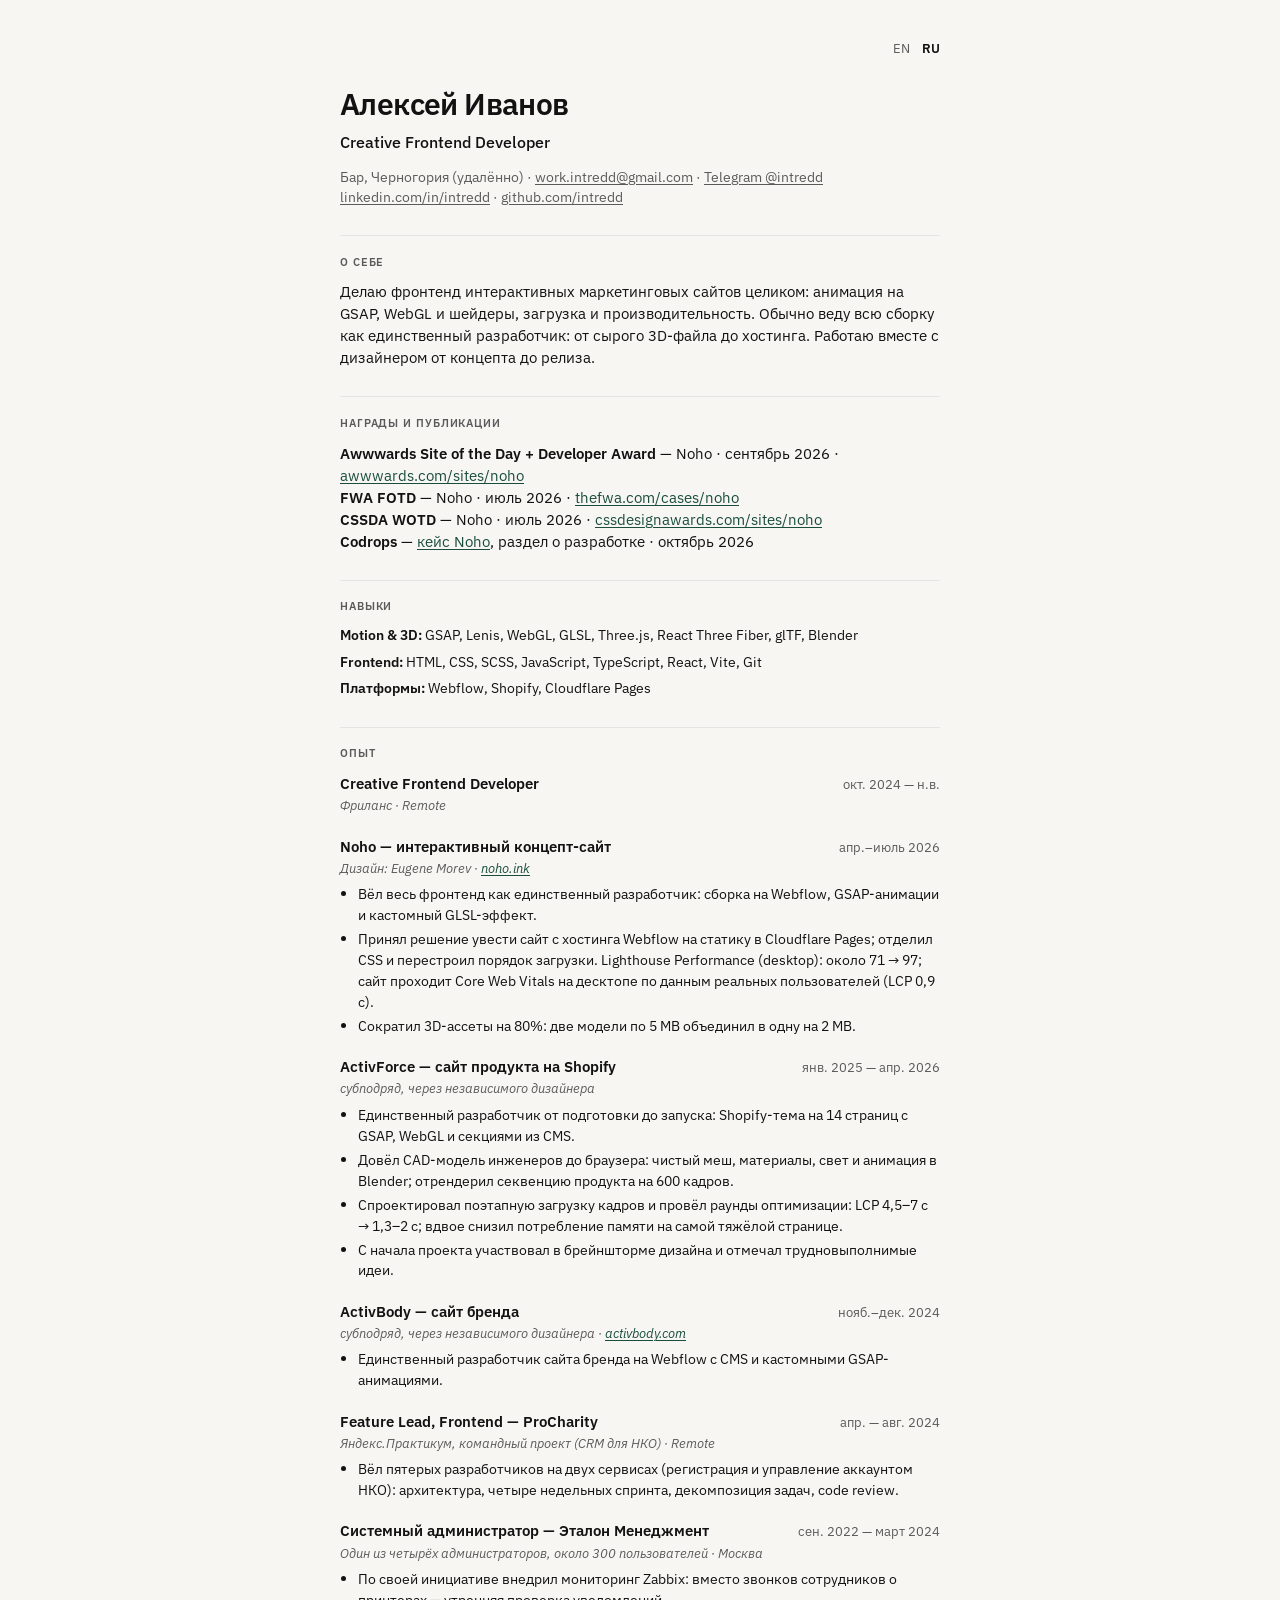
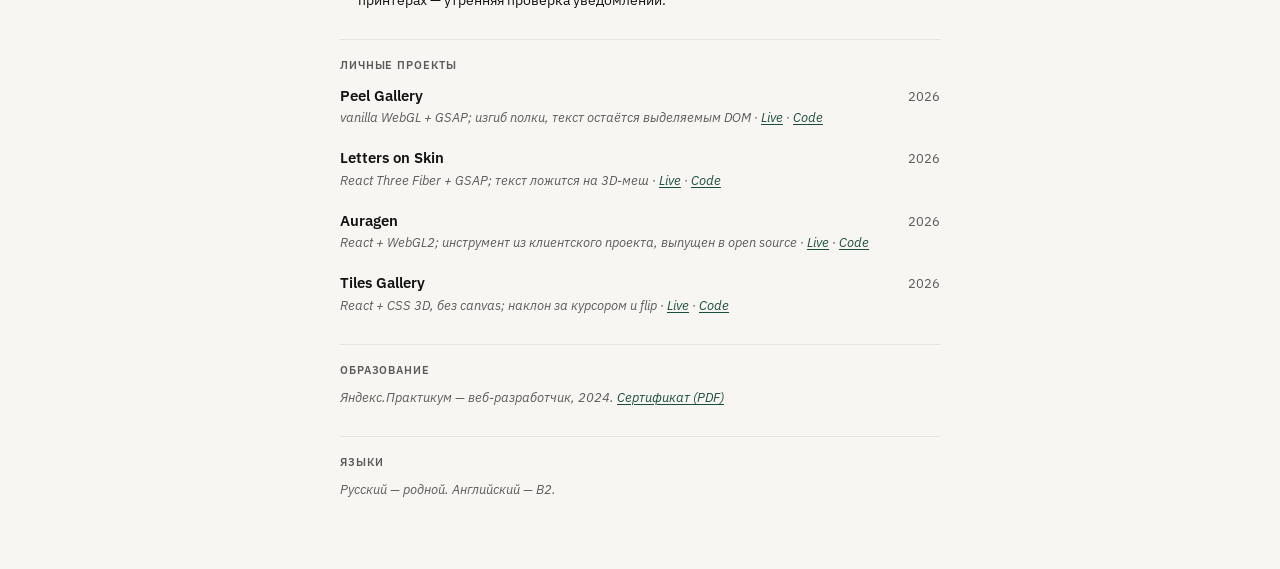
==== ru/index.html @ 8fcfc2b6 "Add Codrops case study to CV" ====
<!DOCTYPE html>
<html lang="ru">
  <head>
    <meta charset="utf-8" />
    <meta name="viewport" content="width=device-width, initial-scale=1" />
    <title>Алексей Иванов — Creative Frontend Developer</title>
    <meta
      name="description"
      content="Creative frontend developer: анимации на GSAP, WebGL, Webflow и кастомная сборка. Awwwards SOTD + Developer Award, FWA FOTD, CSSDA WOTD (Noho)."
    />
    <link rel="preconnect" href="https://fonts.googleapis.com" />
    <link rel="preconnect" href="https://fonts.gstatic.com" crossorigin />
    <link
      href="https://fonts.googleapis.com/css2?family=IBM+Plex+Sans:ital,wght@0,400;0,500;0,600;1,400&display=swap"
      rel="stylesheet"
    />
    <link rel="stylesheet" href="../styles.css" />
  </head>
  <body>
    <div class="page">
      <nav class="lang" aria-label="Язык">
        <a href="../">EN</a>
        <a href="./" aria-current="page">RU</a>
      </nav>

      <header>
        <h1>Алексей Иванов</h1>
        <p class="role">Creative Frontend Developer</p>
        <p class="meta">
          Бар, Черногория (удалённо) ·
          <a href="mailto:work.intredd@gmail.com">work.intredd@gmail.com</a>
          ·
          <a href="https://t.me/intredd" target="_blank" rel="noopener noreferrer">Telegram @intredd</a><br />
          <a href="https://linkedin.com/in/intredd" target="_blank" rel="noopener noreferrer">linkedin.com/in/intredd</a>
          ·
          <a href="https://github.com/intredd" target="_blank" rel="noopener noreferrer">github.com/intredd</a>
        </p>
      </header>

      <section>
        <h2>О себе</h2>
        <p class="summary">Делаю фронтенд интерактивных маркетинговых сайтов целиком: анимация на GSAP, WebGL и шейдеры, загрузка и производительность. Обычно веду всю сборку как единственный разработчик: от сырого 3D-файла до хостинга. Работаю вместе с дизайнером от концепта до релиза.</p>
      </section>

      <section>
        <h2>Награды и публикации</h2>
        <p class="award"><strong>Awwwards Site of the Day + Developer Award</strong> — Noho · сентябрь 2026 · <a href="https://www.awwwards.com/sites/noho" target="_blank" rel="noopener noreferrer">awwwards.com/sites/noho</a></p>
        <p class="award"><strong>FWA FOTD</strong> — Noho · июль 2026 · <a href="https://thefwa.com/cases/noho" target="_blank" rel="noopener noreferrer">thefwa.com/cases/noho</a></p>
        <p class="award"><strong>CSSDA WOTD</strong> — Noho · июль 2026 · <a href="https://www.cssdesignawards.com/sites/noho/49762/" target="_blank" rel="noopener noreferrer">cssdesignawards.com/sites/noho</a></p>
        <p class="award"><strong>Codrops</strong> — <a href="https://tympanus.net/codrops/2026/10/15/noho-redesign/" target="_blank" rel="noopener noreferrer">кейс Noho</a>, раздел о разработке · октябрь 2026</p>
      </section>

      <section>
        <h2>Навыки</h2>
        <ul class="skills">
          <li><span>Motion &amp; 3D:</span> GSAP, Lenis, WebGL, GLSL, Three.js, React Three Fiber, glTF, Blender</li>
          <li><span>Frontend:</span> HTML, CSS, SCSS, JavaScript, TypeScript, React, Vite, Git</li>
          <li><span>Платформы:</span> Webflow, Shopify, Cloudflare Pages</li>
        </ul>
      </section>

      <section>
        <h2>Опыт</h2>
        <article class="job">
          <div class="job-head">
            <h3>Creative Frontend Developer</h3>
            <span class="when">окт. 2024 — н.в.</span>
          </div>
          <p class="sub">Фриланс · Remote</p>
        </article>
        <article class="project">
          <div class="project-head">
            <h3>Noho — интерактивный концепт-сайт</h3>
            <span class="when">апр.–июль 2026</span>
          </div>
          <p class="sub">Дизайн: Eugene Morev · <a href="https://noho.ink" target="_blank" rel="noopener noreferrer">noho.ink</a></p>
          <ul class="bullets">
            <li>Вёл весь фронтенд как единственный разработчик: сборка на Webflow, GSAP-анимации и кастомный GLSL-эффект.</li>
            <li>Принял решение увести сайт с хостинга Webflow на статику в Cloudflare Pages; отделил CSS и перестроил порядок загрузки. Lighthouse Performance (desktop): около 71 → 97; сайт проходит Core Web Vitals на десктопе по данным реальных пользователей (LCP 0,9 с).</li>
            <li>Сократил 3D-ассеты на 80%: две модели по 5 MB объединил в одну на 2 MB.</li>
          </ul>
        </article>
        <article class="project">
          <div class="project-head">
            <h3>ActivForce — сайт продукта на Shopify</h3>
            <span class="when">янв. 2025 — апр. 2026</span>
          </div>
          <p class="sub">субподряд, через независимого дизайнера</p>
          <ul class="bullets">
            <li>Единственный разработчик от подготовки до запуска: Shopify-тема на 14 страниц с GSAP, WebGL и секциями из CMS.</li>
            <li>Довёл CAD-модель инженеров до браузера: чистый меш, материалы, свет и анимация в Blender; отрендерил секвенцию продукта на 600 кадров.</li>
            <li>Спроектировал поэтапную загрузку кадров и провёл раунды оптимизации: LCP 4,5–7 с → 1,3–2 с; вдвое снизил потребление памяти на самой тяжёлой странице.</li>
            <li>С начала проекта участвовал в брейншторме дизайна и отмечал трудновыполнимые идеи.</li>
          </ul>
        </article>
        <article class="project">
          <div class="project-head">
            <h3>ActivBody — сайт бренда</h3>
            <span class="when">нояб.–дек. 2024</span>
          </div>
          <p class="sub">субподряд, через независимого дизайнера · <a href="https://activbody.com" target="_blank" rel="noopener noreferrer">activbody.com</a></p>
          <ul class="bullets">
            <li>Единственный разработчик сайта бренда на Webflow с CMS и кастомными GSAP-анимациями.</li>
          </ul>
        </article>
        <article class="job">
          <div class="job-head">
            <h3>Feature Lead, Frontend — ProCharity</h3>
            <span class="when">апр. — авг. 2024</span>
          </div>
          <p class="sub">Яндекс.Практикум, командный проект (CRM для НКО) · Remote</p>
          <ul class="bullets">
            <li>Вёл пятерых разработчиков на двух сервисах (регистрация и управление аккаунтом НКО): архитектура, четыре недельных спринта, декомпозиция задач, code review.</li>
          </ul>
        </article>
        <article class="job">
          <div class="job-head">
            <h3>Системный администратор — Эталон Менеджмент</h3>
            <span class="when">сен. 2022 — март 2024</span>
          </div>
          <p class="sub">Один из четырёх администраторов, около 300 пользователей · Москва</p>
          <ul class="bullets">
            <li>По своей инициативе внедрил мониторинг Zabbix: вместо звонков сотрудников о принтерах — утренняя проверка уведомлений.</li>
          </ul>
        </article>
      </section>

      <section>
        <h2>Личные проекты</h2>
        <article class="project">
          <div class="project-head">
            <h3>Peel Gallery</h3>
            <span class="when">2026</span>
          </div>
          <p class="sub">vanilla WebGL + GSAP; изгиб полки, текст остаётся выделяемым DOM · <a href="https://intredd.github.io/peel-gallery/" target="_blank" rel="noopener noreferrer">Live</a> · <a href="https://github.com/intredd/peel-gallery" target="_blank" rel="noopener noreferrer">Code</a></p>
        </article>
        <article class="project">
          <div class="project-head">
            <h3>Letters on Skin</h3>
            <span class="when">2026</span>
          </div>
          <p class="sub">React Three Fiber + GSAP; текст ложится на 3D-меш · <a href="https://intredd.github.io/letters-on-skin/" target="_blank" rel="noopener noreferrer">Live</a> · <a href="https://github.com/intredd/letters-on-skin" target="_blank" rel="noopener noreferrer">Code</a></p>
        </article>
        <article class="project">
          <div class="project-head">
            <h3>Auragen</h3>
            <span class="when">2026</span>
          </div>
          <p class="sub">React + WebGL2; инструмент из клиентского проекта, выпущен в open source · <a href="https://intredd.github.io/auragen/" target="_blank" rel="noopener noreferrer">Live</a> · <a href="https://github.com/intredd/auragen" target="_blank" rel="noopener noreferrer">Code</a></p>
        </article>
        <article class="project">
          <div class="project-head">
            <h3>Tiles Gallery</h3>
            <span class="when">2026</span>
          </div>
          <p class="sub">React + CSS 3D, без canvas; наклон за курсором и flip · <a href="https://intredd.github.io/tiles-gallery/" target="_blank" rel="noopener noreferrer">Live</a> · <a href="https://github.com/intredd/tiles-gallery" target="_blank" rel="noopener noreferrer">Code</a></p>
        </article>
      </section>

      <section>
        <h2>Образование</h2>
        <p class="sub">Яндекс.Практикум — веб-разработчик, 2024. <a href="../certificates/yandex-practicum-frontend-2024-ru.pdf" target="_blank" rel="noopener noreferrer">Сертификат (PDF)</a></p>
      </section>

      <section>
        <h2>Языки</h2>
        <p class="sub"><span>Русский</span> — родной. <span>Английский</span> — B2.</p>
      </section>
    </div>
  </body>
</html>
---- styles.css ----
/* Shared CV styles — public GitHub Pages */
:root {
  --ink: #121212;
  --muted: #5a5a5a;
  --line: #e4e4e4;
  --accent: #1a4d3e;
  --max: 40rem;
}

* {
  box-sizing: border-box;
}

html {
  font-size: 16px;
  -webkit-text-size-adjust: 100%;
}

body {
  margin: 0;
  color: var(--ink);
  background: #f7f6f3;
  font-family: "IBM Plex Sans", "Segoe UI", system-ui, sans-serif;
  line-height: 1.45;
}

a {
  color: var(--accent);
  text-decoration-thickness: 1px;
  text-underline-offset: 0.15em;
}

a:hover {
  color: var(--ink);
}

.page {
  max-width: var(--max);
  margin: 0 auto;
  padding: 2.5rem 1.25rem 4rem;
}

.lang {
  display: flex;
  gap: 0.75rem;
  justify-content: flex-end;
  margin-bottom: 1.5rem;
  font-size: 0.8125rem;
}

.lang a {
  color: var(--muted);
  text-decoration: none;
}

.lang a[aria-current="page"] {
  color: var(--ink);
  font-weight: 600;
}

.lang a:not([aria-current="page"]):hover {
  color: var(--accent);
}

header h1 {
  margin: 0;
  font-size: 1.85rem;
  font-weight: 600;
  letter-spacing: -0.02em;
}

.role {
  margin: 0.35rem 0 0;
  font-size: 1rem;
  font-weight: 500;
  color: var(--ink);
}

.meta {
  margin: 0.75rem 0 0;
  font-size: 0.875rem;
  color: var(--muted);
}

.meta a {
  color: var(--muted);
}

.meta a:hover {
  color: var(--accent);
}

section {
  margin-top: 1.75rem;
  padding-top: 1.1rem;
  border-top: 1px solid var(--line);
}

section h2 {
  margin: 0 0 0.65rem;
  font-size: 0.7rem;
  font-weight: 600;
  letter-spacing: 0.08em;
  text-transform: uppercase;
  color: var(--muted);
}

.summary {
  margin: 0;
  font-size: 0.95rem;
}

.award {
  margin: 0;
  font-size: 0.95rem;
}

.award strong {
  font-weight: 600;
}

.skills {
  margin: 0;
  padding: 0;
  list-style: none;
  font-size: 0.9rem;
}

.skills li + li {
  margin-top: 0.35rem;
}

.skills span {
  font-weight: 600;
}

.job,
.project {
  margin: 0 0 1.15rem;
}

.job:last-child,
.project:last-child {
  margin-bottom: 0;
}

.job-head,
.project-head {
  display: flex;
  flex-wrap: wrap;
  justify-content: space-between;
  gap: 0.25rem 1rem;
  align-items: baseline;
}

.job-head h3,
.project-head h3 {
  margin: 0;
  font-size: 0.95rem;
  font-weight: 600;
}

.when {
  font-size: 0.8125rem;
  color: var(--muted);
  white-space: nowrap;
}

.sub {
  margin: 0.15rem 0 0.35rem;
  font-size: 0.8125rem;
  color: var(--muted);
  font-style: italic;
}

ul.bullets {
  margin: 0.35rem 0 0;
  padding-left: 1.1rem;
  font-size: 0.9rem;
}

ul.bullets li + li {
  margin-top: 0.2rem;
}

.note {
  margin-top: 2rem;
  font-size: 0.75rem;
  color: var(--muted);
}

@media print {
  body {
    background: #fff;
  }

  .page {
    padding: 0;
    max-width: none;
  }

  .lang {
    display: none;
  }

  a {
    color: inherit;
    text-decoration: none;
  }

  section {
    break-inside: avoid;
  }
}
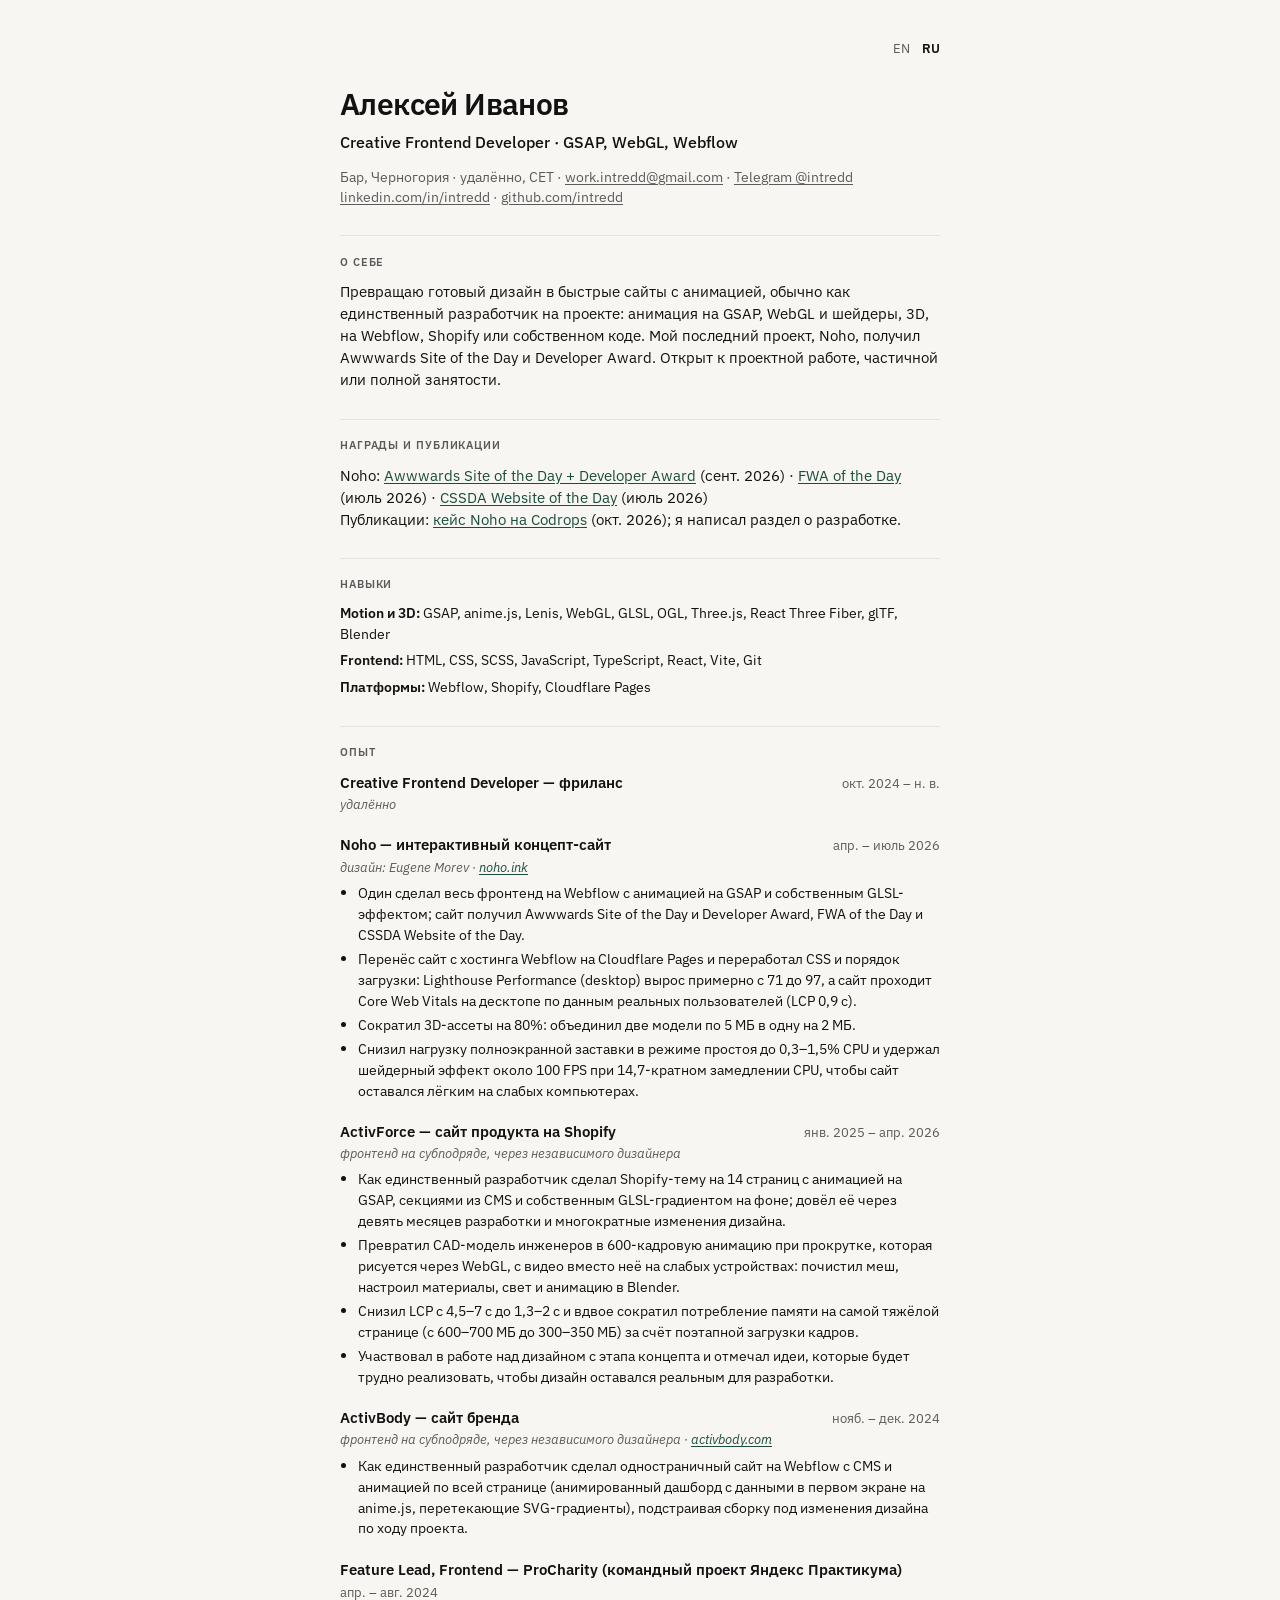
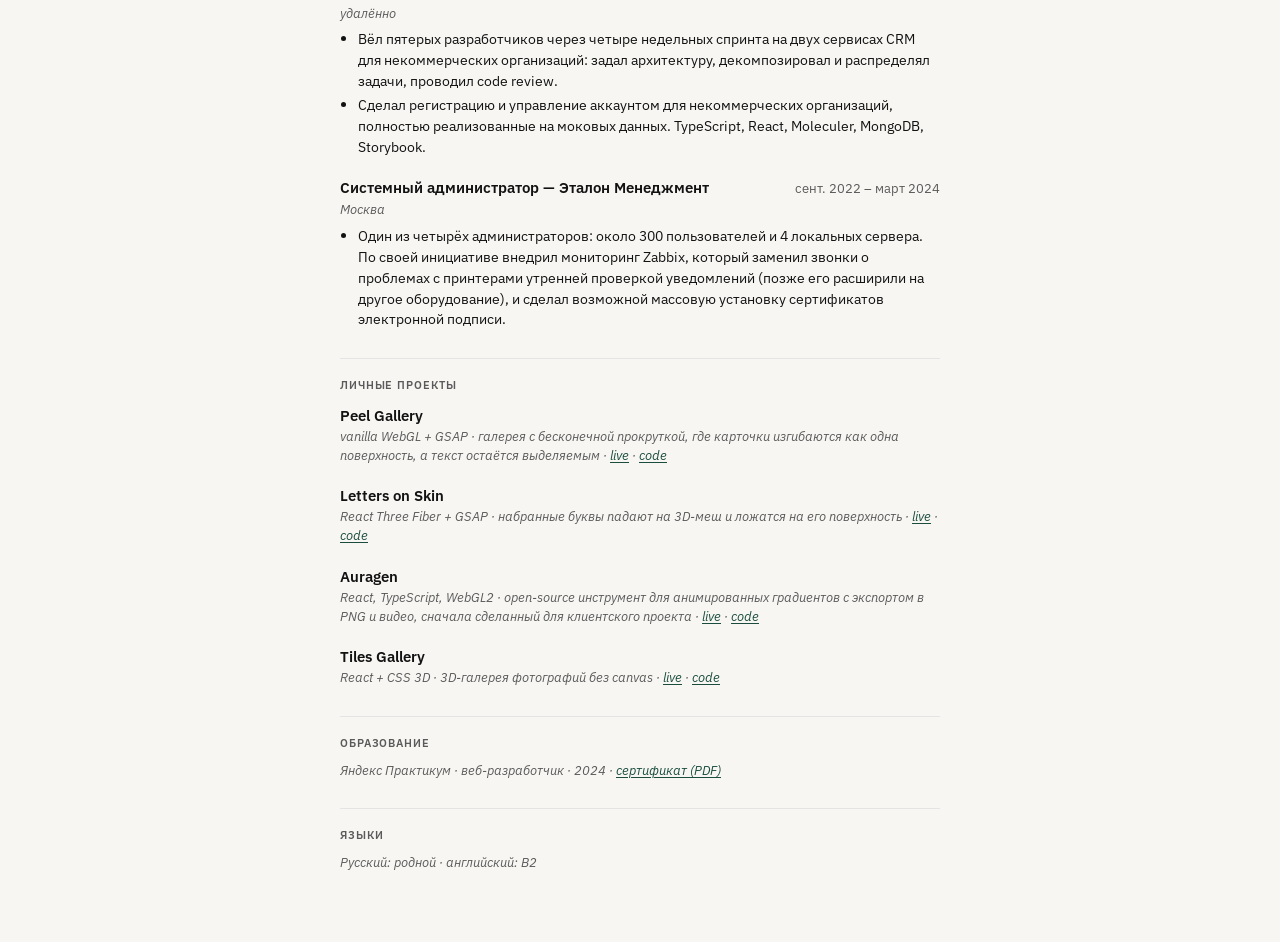
==== commit 2652264e: "Rebuild CV from the master: new results, anime.js/OGL, one-page print layout" ====
--- a/ru/index.html
+++ b/ru/index.html
@@ -6,7 +6,7 @@
     <title>Алексей Иванов — Creative Frontend Developer</title>
     <meta
       name="description"
-      content="Creative frontend developer: анимации на GSAP, WebGL, Webflow и кастомная сборка. Awwwards SOTD + Developer Award, FWA FOTD, CSSDA WOTD (Noho)."
+      content="Creative frontend developer: анимация на GSAP, WebGL и шейдеры, Webflow, Shopify и собственный код. Awwwards SOTD + Developer Award, FWA FOTD, CSSDA WOTD (Noho)."
     />
     <link rel="preconnect" href="https://fonts.googleapis.com" />
     <link rel="preconnect" href="https://fonts.gstatic.com" crossorigin />
@@ -25,35 +25,28 @@
 
       <header>
         <h1>Алексей Иванов</h1>
-        <p class="role">Creative Frontend Developer</p>
+        <p class="role">Creative Frontend Developer · GSAP, WebGL, Webflow</p>
         <p class="meta">
-          Бар, Черногория (удалённо) ·
-          <a href="mailto:work.intredd@gmail.com">work.intredd@gmail.com</a>
-          ·
-          <a href="https://t.me/intredd" target="_blank" rel="noopener noreferrer">Telegram @intredd</a><br />
-          <a href="https://linkedin.com/in/intredd" target="_blank" rel="noopener noreferrer">linkedin.com/in/intredd</a>
-          ·
-          <a href="https://github.com/intredd" target="_blank" rel="noopener noreferrer">github.com/intredd</a>
+          Бар, Черногория · удалённо, CET · <a href="mailto:work.intredd@gmail.com">work.intredd@gmail.com</a> · <a href="https://t.me/intredd" target="_blank" rel="noopener noreferrer">Telegram @intredd</a><br />
+          <a href="https://linkedin.com/in/intredd" target="_blank" rel="noopener noreferrer">linkedin.com/in/intredd</a> · <a href="https://github.com/intredd" target="_blank" rel="noopener noreferrer">github.com/intredd</a>
         </p>
       </header>
 
       <section>
         <h2>О себе</h2>
-        <p class="summary">Делаю фронтенд интерактивных маркетинговых сайтов целиком: анимация на GSAP, WebGL и шейдеры, загрузка и производительность. Обычно веду всю сборку как единственный разработчик: от сырого 3D-файла до хостинга. Работаю вместе с дизайнером от концепта до релиза.</p>
+        <p class="summary">Превращаю готовый дизайн в быстрые сайты с анимацией, обычно как единственный разработчик на проекте: анимация на GSAP, WebGL и шейдеры, 3D, на Webflow, Shopify или собственном коде. Мой последний проект, Noho, получил Awwwards Site of the Day и Developer Award. Открыт к проектной работе, частичной или полной занятости.</p>
       </section>
 
       <section>
         <h2>Награды и публикации</h2>
-        <p class="award"><strong>Awwwards Site of the Day + Developer Award</strong> — Noho · сентябрь 2026 · <a href="https://www.awwwards.com/sites/noho" target="_blank" rel="noopener noreferrer">awwwards.com/sites/noho</a></p>
-        <p class="award"><strong>FWA FOTD</strong> — Noho · июль 2026 · <a href="https://thefwa.com/cases/noho" target="_blank" rel="noopener noreferrer">thefwa.com/cases/noho</a></p>
-        <p class="award"><strong>CSSDA WOTD</strong> — Noho · июль 2026 · <a href="https://www.cssdesignawards.com/sites/noho/49762/" target="_blank" rel="noopener noreferrer">cssdesignawards.com/sites/noho</a></p>
-        <p class="award"><strong>Codrops</strong> — <a href="https://tympanus.net/codrops/2026/10/15/noho-redesign/" target="_blank" rel="noopener noreferrer">кейс Noho</a>, раздел о разработке · октябрь 2026</p>
+        <p class="award">Noho: <a href="https://www.awwwards.com/sites/noho" target="_blank" rel="noopener noreferrer">Awwwards Site of the Day + Developer Award</a> (сент. 2026) · <a href="https://thefwa.com/cases/noho" target="_blank" rel="noopener noreferrer">FWA of the Day</a> (июль 2026) · <a href="https://www.cssdesignawards.com/sites/noho/49762/" target="_blank" rel="noopener noreferrer">CSSDA Website of the Day</a> (июль 2026)</p>
+        <p class="award">Публикации: <a href="https://tympanus.net/codrops/2026/10/15/noho-redesign/" target="_blank" rel="noopener noreferrer">кейс Noho на Codrops</a> (окт. 2026); я написал раздел о разработке.</p>
       </section>
 
       <section>
         <h2>Навыки</h2>
         <ul class="skills">
-          <li><span>Motion &amp; 3D:</span> GSAP, Lenis, WebGL, GLSL, Three.js, React Three Fiber, glTF, Blender</li>
+          <li><span>Motion и 3D:</span> GSAP, anime.js, Lenis, WebGL, GLSL, OGL, Three.js, React Three Fiber, glTF, Blender</li>
           <li><span>Frontend:</span> HTML, CSS, SCSS, JavaScript, TypeScript, React, Vite, Git</li>
           <li><span>Платформы:</span> Webflow, Shopify, Cloudflare Pages</li>
         </ul>
@@ -63,108 +56,106 @@
         <h2>Опыт</h2>
         <article class="job">
           <div class="job-head">
-            <h3>Creative Frontend Developer</h3>
-            <span class="when">окт. 2024 — н.в.</span>
+            <h3>Creative Frontend Developer — фриланс</h3>
+            <span class="when">окт. 2024 – н. в.</span>
           </div>
-          <p class="sub">Фриланс · Remote</p>
+          <p class="sub">удалённо</p>
         </article>
         <article class="project">
           <div class="project-head">
             <h3>Noho — интерактивный концепт-сайт</h3>
-            <span class="when">апр.–июль 2026</span>
+            <span class="when">апр. – июль 2026</span>
           </div>
-          <p class="sub">Дизайн: Eugene Morev · <a href="https://noho.ink" target="_blank" rel="noopener noreferrer">noho.ink</a></p>
+          <p class="sub">дизайн: Eugene Morev · <a href="https://noho.ink" target="_blank" rel="noopener noreferrer">noho.ink</a></p>
           <ul class="bullets">
-            <li>Вёл весь фронтенд как единственный разработчик: сборка на Webflow, GSAP-анимации и кастомный GLSL-эффект.</li>
-            <li>Принял решение увести сайт с хостинга Webflow на статику в Cloudflare Pages; отделил CSS и перестроил порядок загрузки. Lighthouse Performance (desktop): около 71 → 97; сайт проходит Core Web Vitals на десктопе по данным реальных пользователей (LCP 0,9 с).</li>
-            <li>Сократил 3D-ассеты на 80%: две модели по 5 MB объединил в одну на 2 MB.</li>
+            <li>Один сделал весь фронтенд на Webflow с анимацией на GSAP и собственным GLSL-эффектом; сайт получил Awwwards Site of the Day и Developer Award, FWA of the Day и CSSDA Website of the Day.</li>
+            <li>Перенёс сайт с хостинга Webflow на Cloudflare Pages и переработал CSS и порядок загрузки: Lighthouse Performance (desktop) вырос примерно с 71 до 97, а сайт проходит Core Web Vitals на десктопе по данным реальных пользователей (LCP 0,9 с).</li>
+            <li>Сократил 3D-ассеты на 80%: объединил две модели по 5 МБ в одну на 2 МБ.</li>
+            <li>Снизил нагрузку полноэкранной заставки в режиме простоя до 0,3–1,5% CPU и удержал шейдерный эффект около 100 FPS при 14,7-кратном замедлении CPU, чтобы сайт оставался лёгким на слабых компьютерах.</li>
           </ul>
         </article>
         <article class="project">
           <div class="project-head">
             <h3>ActivForce — сайт продукта на Shopify</h3>
-            <span class="when">янв. 2025 — апр. 2026</span>
+            <span class="when">янв. 2025 – апр. 2026</span>
           </div>
-          <p class="sub">субподряд, через независимого дизайнера</p>
+          <p class="sub">фронтенд на субподряде, через независимого дизайнера</p>
           <ul class="bullets">
-            <li>Единственный разработчик от подготовки до запуска: Shopify-тема на 14 страниц с GSAP, WebGL и секциями из CMS.</li>
-            <li>Довёл CAD-модель инженеров до браузера: чистый меш, материалы, свет и анимация в Blender; отрендерил секвенцию продукта на 600 кадров.</li>
-            <li>Спроектировал поэтапную загрузку кадров и провёл раунды оптимизации: LCP 4,5–7 с → 1,3–2 с; вдвое снизил потребление памяти на самой тяжёлой странице.</li>
-            <li>С начала проекта участвовал в брейншторме дизайна и отмечал трудновыполнимые идеи.</li>
+            <li>Как единственный разработчик сделал Shopify-тему на 14 страниц с анимацией на GSAP, секциями из CMS и собственным GLSL-градиентом на фоне; довёл её через девять месяцев разработки и многократные изменения дизайна.</li>
+            <li>Превратил CAD-модель инженеров в 600-кадровую анимацию при прокрутке, которая рисуется через WebGL, с видео вместо неё на слабых устройствах: почистил меш, настроил материалы, свет и анимацию в Blender.</li>
+            <li>Снизил LCP с 4,5–7 с до 1,3–2 с и вдвое сократил потребление памяти на самой тяжёлой странице (с 600–700 МБ до 300–350 МБ) за счёт поэтапной загрузки кадров.</li>
+            <li>Участвовал в работе над дизайном с этапа концепта и отмечал идеи, которые будет трудно реализовать, чтобы дизайн оставался реальным для разработки.</li>
           </ul>
         </article>
         <article class="project">
           <div class="project-head">
             <h3>ActivBody — сайт бренда</h3>
-            <span class="when">нояб.–дек. 2024</span>
+            <span class="when">нояб. – дек. 2024</span>
           </div>
-          <p class="sub">субподряд, через независимого дизайнера · <a href="https://activbody.com" target="_blank" rel="noopener noreferrer">activbody.com</a></p>
+          <p class="sub">фронтенд на субподряде, через независимого дизайнера · <a href="https://activbody.com" target="_blank" rel="noopener noreferrer">activbody.com</a></p>
           <ul class="bullets">
-            <li>Единственный разработчик сайта бренда на Webflow с CMS и кастомными GSAP-анимациями.</li>
+            <li>Как единственный разработчик сделал одностраничный сайт на Webflow с CMS и анимацией по всей странице (анимированный дашборд с данными в первом экране на anime.js, перетекающие SVG-градиенты), подстраивая сборку под изменения дизайна по ходу проекта.</li>
           </ul>
         </article>
         <article class="job">
           <div class="job-head">
-            <h3>Feature Lead, Frontend — ProCharity</h3>
-            <span class="when">апр. — авг. 2024</span>
+            <h3>Feature Lead, Frontend — ProCharity (командный проект Яндекс Практикума)</h3>
+            <span class="when">апр. – авг. 2024</span>
           </div>
-          <p class="sub">Яндекс.Практикум, командный проект (CRM для НКО) · Remote</p>
+          <p class="sub">удалённо</p>
           <ul class="bullets">
-            <li>Вёл пятерых разработчиков на двух сервисах (регистрация и управление аккаунтом НКО): архитектура, четыре недельных спринта, декомпозиция задач, code review.</li>
+            <li>Вёл пятерых разработчиков через четыре недельных спринта на двух сервисах CRM для некоммерческих организаций: задал архитектуру, декомпозировал и распределял задачи, проводил code review.</li>
+            <li>Сделал регистрацию и управление аккаунтом для некоммерческих организаций, полностью реализованные на моковых данных. TypeScript, React, Moleculer, MongoDB, Storybook.</li>
           </ul>
         </article>
         <article class="job">
           <div class="job-head">
             <h3>Системный администратор — Эталон Менеджмент</h3>
-            <span class="when">сен. 2022 — март 2024</span>
+            <span class="when">сент. 2022 – март 2024</span>
           </div>
-          <p class="sub">Один из четырёх администраторов, около 300 пользователей · Москва</p>
+          <p class="sub">Москва</p>
           <ul class="bullets">
-            <li>По своей инициативе внедрил мониторинг Zabbix: вместо звонков сотрудников о принтерах — утренняя проверка уведомлений.</li>
+            <li>Один из четырёх администраторов: около 300 пользователей и 4 локальных сервера. По своей инициативе внедрил мониторинг Zabbix, который заменил звонки о проблемах с принтерами утренней проверкой уведомлений (позже его расширили на другое оборудование), и сделал возможной массовую установку сертификатов электронной подписи.</li>
           </ul>
         </article>
       </section>
 
       <section>
         <h2>Личные проекты</h2>
-        <article class="project">
+        <article class="project mini">
           <div class="project-head">
             <h3>Peel Gallery</h3>
-            <span class="when">2026</span>
           </div>
-          <p class="sub">vanilla WebGL + GSAP; изгиб полки, текст остаётся выделяемым DOM · <a href="https://intredd.github.io/peel-gallery/" target="_blank" rel="noopener noreferrer">Live</a> · <a href="https://github.com/intredd/peel-gallery" target="_blank" rel="noopener noreferrer">Code</a></p>
+          <p class="sub">vanilla WebGL + GSAP · галерея с бесконечной прокруткой, где карточки изгибаются как одна поверхность, а текст остаётся выделяемым · <a href="https://intredd.github.io/peel-gallery/" target="_blank" rel="noopener noreferrer">live</a> · <a href="https://github.com/intredd/peel-gallery" target="_blank" rel="noopener noreferrer">code</a></p>
         </article>
-        <article class="project">
+        <article class="project mini">
           <div class="project-head">
             <h3>Letters on Skin</h3>
-            <span class="when">2026</span>
           </div>
-          <p class="sub">React Three Fiber + GSAP; текст ложится на 3D-меш · <a href="https://intredd.github.io/letters-on-skin/" target="_blank" rel="noopener noreferrer">Live</a> · <a href="https://github.com/intredd/letters-on-skin" target="_blank" rel="noopener noreferrer">Code</a></p>
+          <p class="sub">React Three Fiber + GSAP · набранные буквы падают на 3D-меш и ложатся на его поверхность · <a href="https://intredd.github.io/letters-on-skin/" target="_blank" rel="noopener noreferrer">live</a> · <a href="https://github.com/intredd/letters-on-skin" target="_blank" rel="noopener noreferrer">code</a></p>
         </article>
-        <article class="project">
+        <article class="project mini">
           <div class="project-head">
             <h3>Auragen</h3>
-            <span class="when">2026</span>
           </div>
-          <p class="sub">React + WebGL2; инструмент из клиентского проекта, выпущен в open source · <a href="https://intredd.github.io/auragen/" target="_blank" rel="noopener noreferrer">Live</a> · <a href="https://github.com/intredd/auragen" target="_blank" rel="noopener noreferrer">Code</a></p>
+          <p class="sub">React, TypeScript, WebGL2 · open-source инструмент для анимированных градиентов с экспортом в PNG и видео, сначала сделанный для клиентского проекта · <a href="https://intredd.github.io/auragen/" target="_blank" rel="noopener noreferrer">live</a> · <a href="https://github.com/intredd/auragen" target="_blank" rel="noopener noreferrer">code</a></p>
         </article>
-        <article class="project">
+        <article class="project mini">
           <div class="project-head">
             <h3>Tiles Gallery</h3>
-            <span class="when">2026</span>
           </div>
-          <p class="sub">React + CSS 3D, без canvas; наклон за курсором и flip · <a href="https://intredd.github.io/tiles-gallery/" target="_blank" rel="noopener noreferrer">Live</a> · <a href="https://github.com/intredd/tiles-gallery" target="_blank" rel="noopener noreferrer">Code</a></p>
+          <p class="sub">React + CSS 3D · 3D-галерея фотографий без canvas · <a href="https://intredd.github.io/tiles-gallery/" target="_blank" rel="noopener noreferrer">live</a> · <a href="https://github.com/intredd/tiles-gallery" target="_blank" rel="noopener noreferrer">code</a></p>
         </article>
       </section>
 
       <section>
         <h2>Образование</h2>
-        <p class="sub">Яндекс.Практикум — веб-разработчик, 2024. <a href="../certificates/yandex-practicum-frontend-2024-ru.pdf" target="_blank" rel="noopener noreferrer">Сертификат (PDF)</a></p>
+        <p class="sub">Яндекс Практикум · веб-разработчик · 2024 · <a href="https://intredd.github.io/cv/certificates/yandex-practicum-frontend-2024-ru.pdf" target="_blank" rel="noopener noreferrer">сертификат (PDF)</a></p>
       </section>
 
       <section>
         <h2>Языки</h2>
-        <p class="sub"><span>Русский</span> — родной. <span>Английский</span> — B2.</p>
+        <p class="sub">Русский: родной · английский: B2</p>
       </section>
     </div>
   </body>
--- a/styles.css
+++ b/styles.css
@@ -20,7 +20,7 @@
   margin: 0;
   color: var(--ink);
   background: #f7f6f3;
-  font-family: "IBM Plex Sans", "Segoe UI", system-ui, sans-serif;
+  font-family: "IBM Plex Sans", Inter, "Segoe UI", system-ui, sans-serif;
   line-height: 1.45;
 }
 
@@ -190,8 +190,14 @@
 }
 
 @media print {
+  /* Compact one-page layout for the A4 PDF */
+  html {
+    font-size: 11px;
+  }
+
   body {
     background: #fff;
+    line-height: 1.3;
   }
 
   .page {
@@ -208,7 +214,63 @@
     text-decoration: none;
   }
 
+  .meta a,
+  .sub a,
+  .award a {
+    color: var(--accent);
+  }
+
+  header h1 {
+    font-size: 1.7rem;
+  }
+
+  .meta {
+    margin-top: 0.4rem;
+  }
+
   section {
+    margin-top: 0.85rem;
+    padding-top: 0.6rem;
+  }
+
+  section h2 {
+    margin-bottom: 0.4rem;
+  }
+
+  .job,
+  .project {
+    margin-bottom: 0.6rem;
     break-inside: avoid;
   }
-}
+
+  .sub {
+    margin: 0.05rem 0 0.15rem;
+  }
+
+  ul.bullets {
+    margin-top: 0.15rem;
+  }
+
+  ul.bullets li + li {
+    margin-top: 0.1rem;
+  }
+
+  /* Personal projects: name and description on one line */
+  .mini {
+    margin-bottom: 0.25rem;
+  }
+
+  .mini .project-head,
+  .mini .sub {
+    display: inline;
+  }
+
+  .mini .project-head h3 {
+    display: inline;
+  }
+
+  .mini .project-head::after {
+    content: " · ";
+    color: var(--muted);
+  }
+}
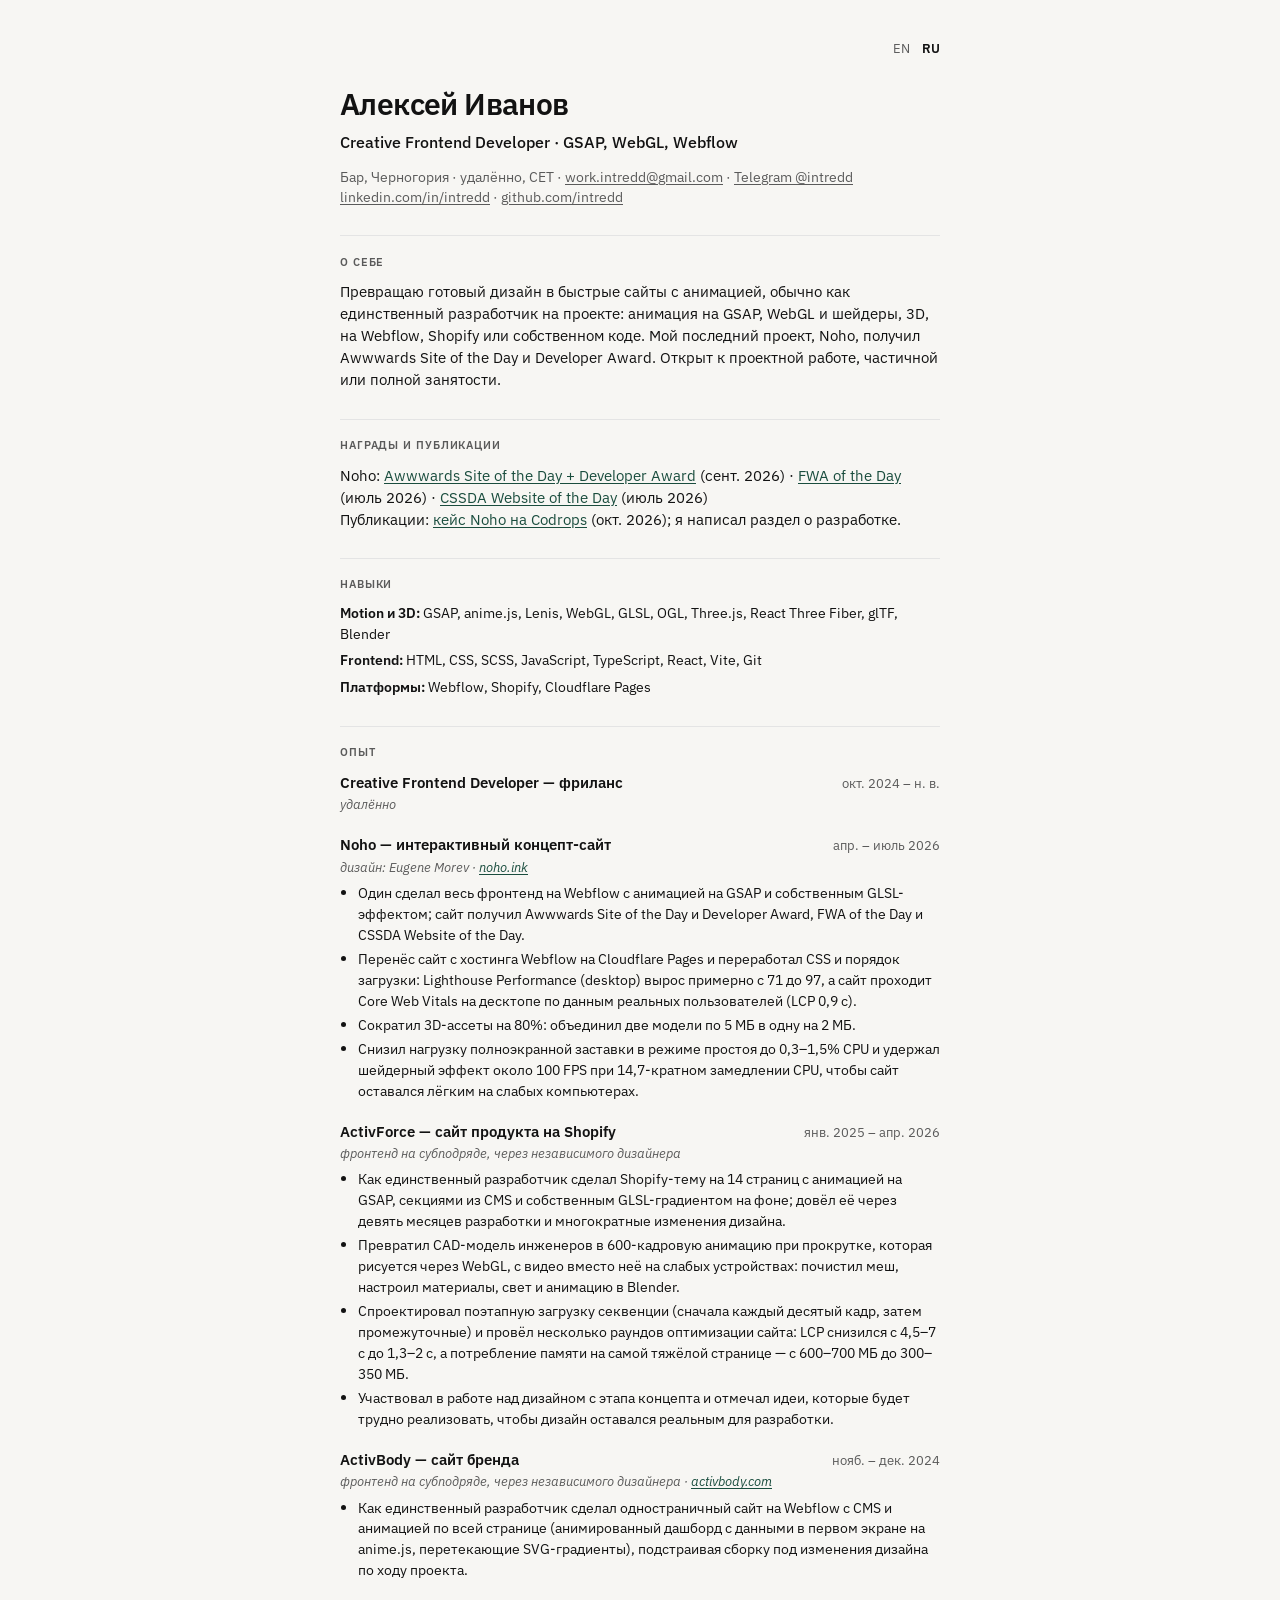
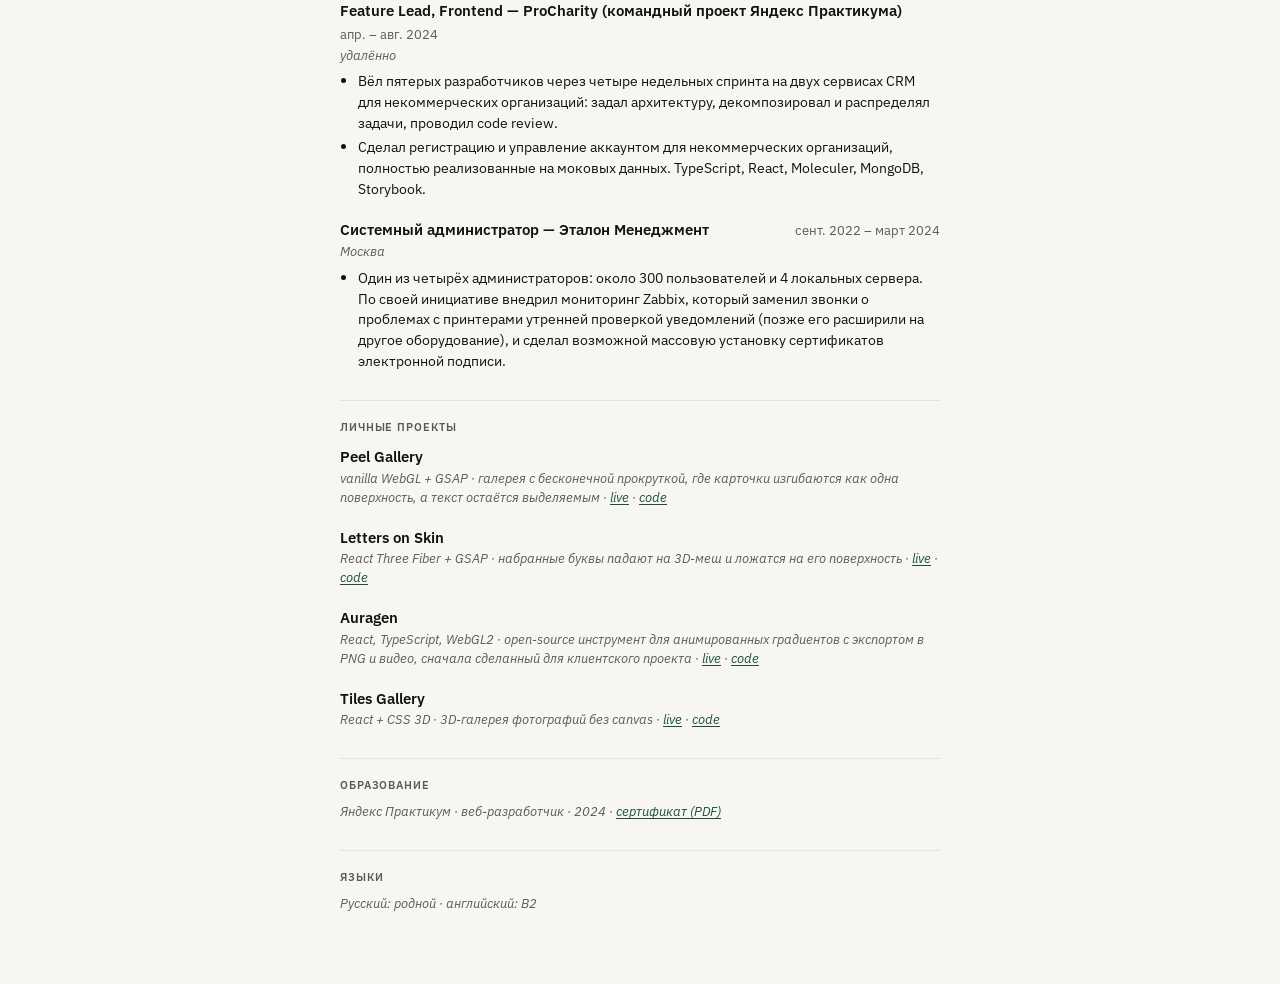
==== commit 3d2fbd77: "Fix ActivForce performance bullet: staged loading plus optimization rounds" ====
--- a/ru/index.html
+++ b/ru/index.html
@@ -83,7 +83,7 @@
           <ul class="bullets">
             <li>Как единственный разработчик сделал Shopify-тему на 14 страниц с анимацией на GSAP, секциями из CMS и собственным GLSL-градиентом на фоне; довёл её через девять месяцев разработки и многократные изменения дизайна.</li>
             <li>Превратил CAD-модель инженеров в 600-кадровую анимацию при прокрутке, которая рисуется через WebGL, с видео вместо неё на слабых устройствах: почистил меш, настроил материалы, свет и анимацию в Blender.</li>
-            <li>Снизил LCP с 4,5–7 с до 1,3–2 с и вдвое сократил потребление памяти на самой тяжёлой странице (с 600–700 МБ до 300–350 МБ) за счёт поэтапной загрузки кадров.</li>
+            <li>Спроектировал поэтапную загрузку секвенции (сначала каждый десятый кадр, затем промежуточные) и провёл несколько раундов оптимизации сайта: LCP снизился с 4,5–7 с до 1,3–2 с, а потребление памяти на самой тяжёлой странице — с 600–700 МБ до 300–350 МБ.</li>
             <li>Участвовал в работе над дизайном с этапа концепта и отмечал идеи, которые будет трудно реализовать, чтобы дизайн оставался реальным для разработки.</li>
           </ul>
         </article>
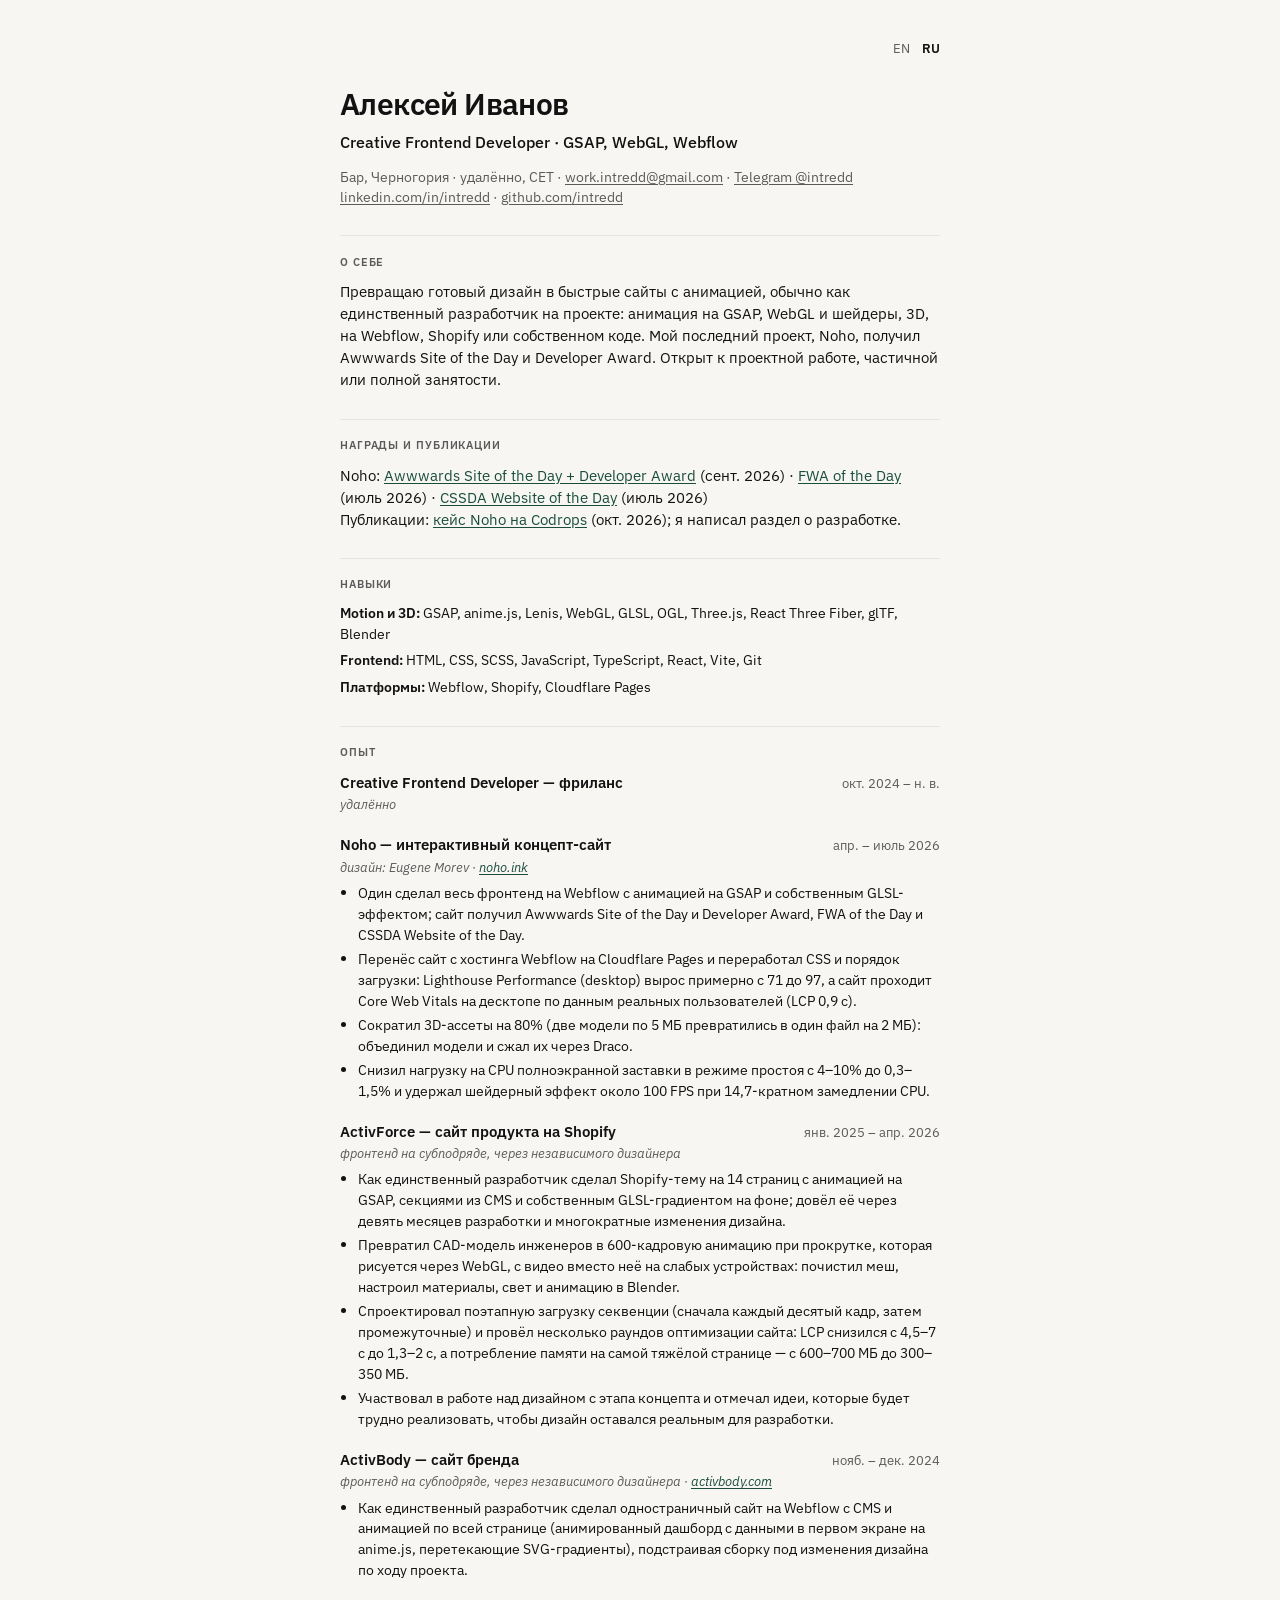
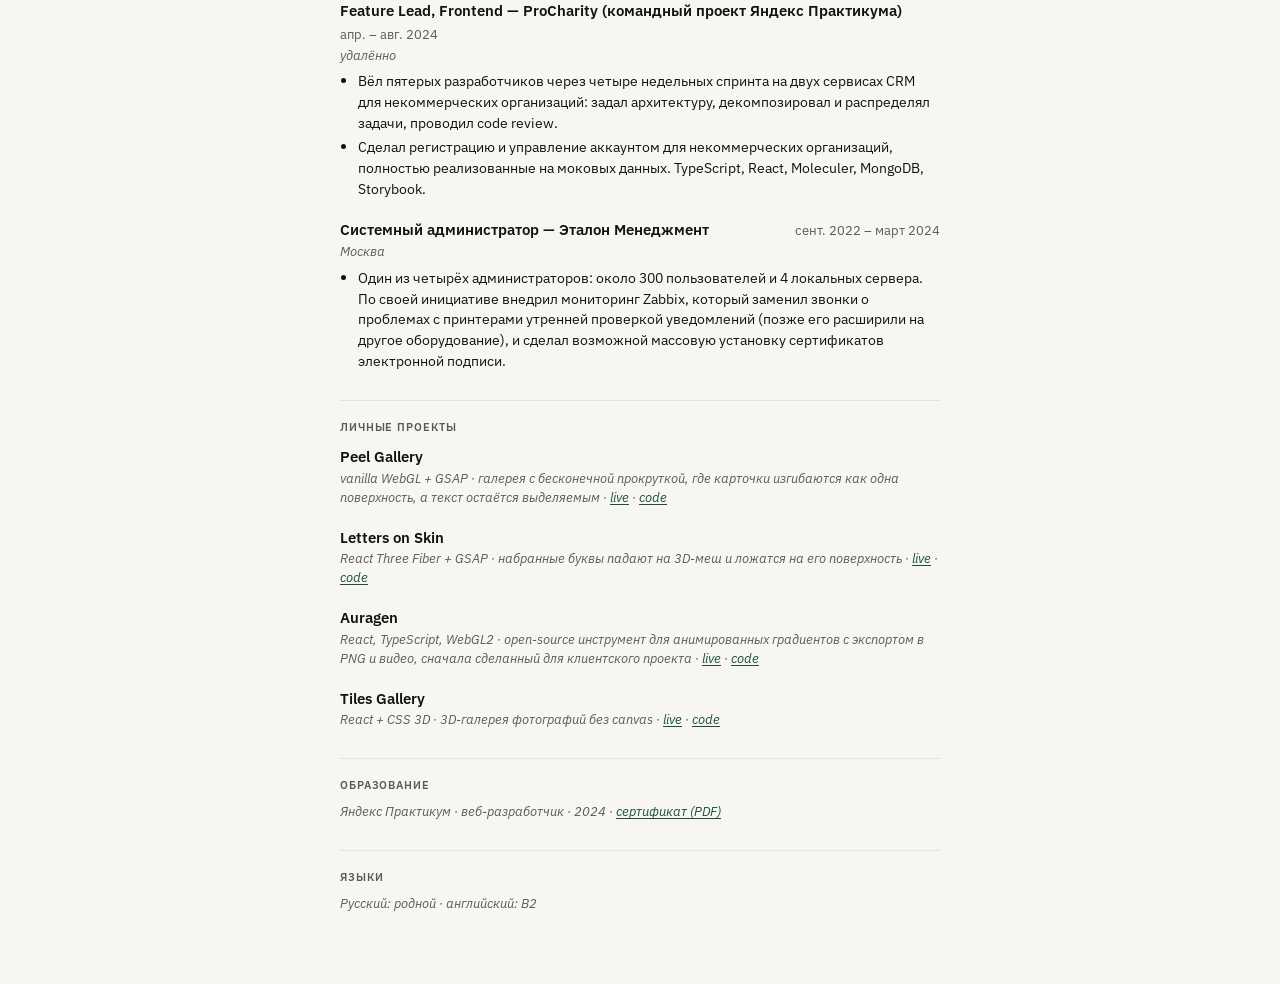
==== commit 145e8f7b: "Noho: state Draco compression and screensaver CPU before/after" ====
--- a/ru/index.html
+++ b/ru/index.html
@@ -70,8 +70,8 @@
           <ul class="bullets">
             <li>Один сделал весь фронтенд на Webflow с анимацией на GSAP и собственным GLSL-эффектом; сайт получил Awwwards Site of the Day и Developer Award, FWA of the Day и CSSDA Website of the Day.</li>
             <li>Перенёс сайт с хостинга Webflow на Cloudflare Pages и переработал CSS и порядок загрузки: Lighthouse Performance (desktop) вырос примерно с 71 до 97, а сайт проходит Core Web Vitals на десктопе по данным реальных пользователей (LCP 0,9 с).</li>
-            <li>Сократил 3D-ассеты на 80%: объединил две модели по 5 МБ в одну на 2 МБ.</li>
-            <li>Снизил нагрузку полноэкранной заставки в режиме простоя до 0,3–1,5% CPU и удержал шейдерный эффект около 100 FPS при 14,7-кратном замедлении CPU, чтобы сайт оставался лёгким на слабых компьютерах.</li>
+            <li>Сократил 3D-ассеты на 80% (две модели по 5 МБ превратились в один файл на 2 МБ): объединил модели и сжал их через Draco.</li>
+            <li>Снизил нагрузку на CPU полноэкранной заставки в режиме простоя с 4–10% до 0,3–1,5% и удержал шейдерный эффект около 100 FPS при 14,7-кратном замедлении CPU.</li>
           </ul>
         </article>
         <article class="project">
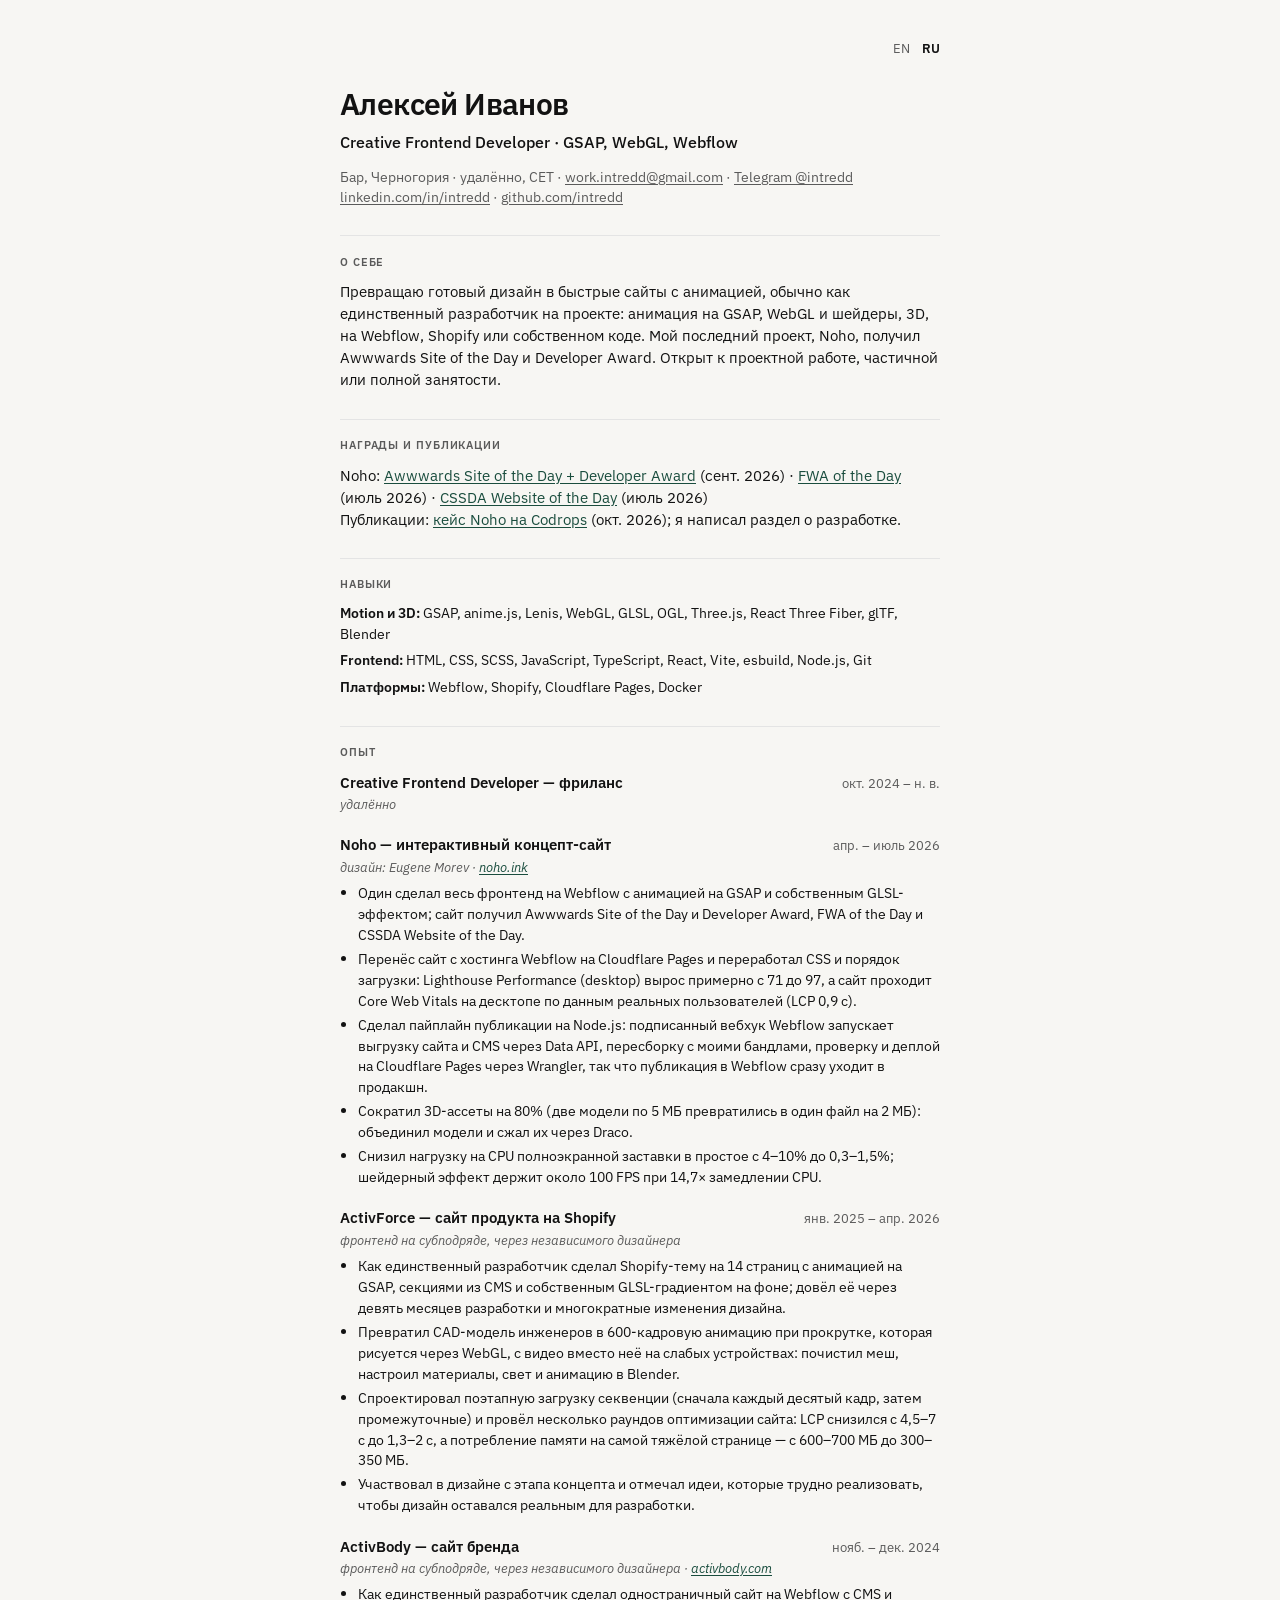
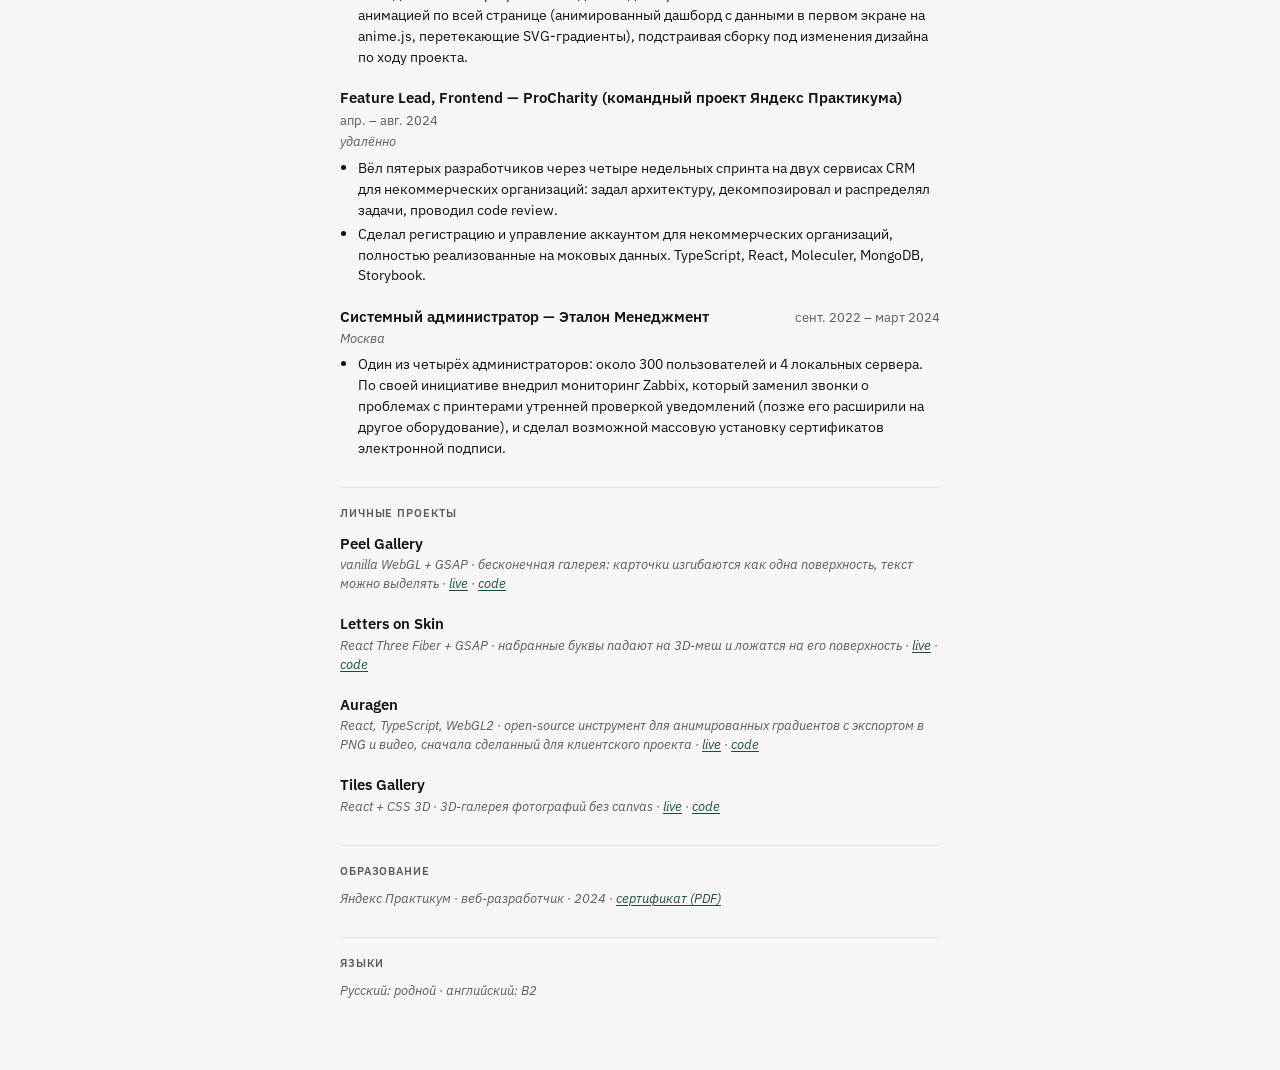
==== commit 37347851: "Noho: add the Webflow-to-Cloudflare publish pipeline; skills: Node.js, esbuild, Docker Co-Authored-B" ====
--- a/ru/index.html
+++ b/ru/index.html
@@ -47,8 +47,8 @@
         <h2>Навыки</h2>
         <ul class="skills">
           <li><span>Motion и 3D:</span> GSAP, anime.js, Lenis, WebGL, GLSL, OGL, Three.js, React Three Fiber, glTF, Blender</li>
-          <li><span>Frontend:</span> HTML, CSS, SCSS, JavaScript, TypeScript, React, Vite, Git</li>
-          <li><span>Платформы:</span> Webflow, Shopify, Cloudflare Pages</li>
+          <li><span>Frontend:</span> HTML, CSS, SCSS, JavaScript, TypeScript, React, Vite, esbuild, Node.js, Git</li>
+          <li><span>Платформы:</span> Webflow, Shopify, Cloudflare Pages, Docker</li>
         </ul>
       </section>
 
@@ -70,8 +70,9 @@
           <ul class="bullets">
             <li>Один сделал весь фронтенд на Webflow с анимацией на GSAP и собственным GLSL-эффектом; сайт получил Awwwards Site of the Day и Developer Award, FWA of the Day и CSSDA Website of the Day.</li>
             <li>Перенёс сайт с хостинга Webflow на Cloudflare Pages и переработал CSS и порядок загрузки: Lighthouse Performance (desktop) вырос примерно с 71 до 97, а сайт проходит Core Web Vitals на десктопе по данным реальных пользователей (LCP 0,9 с).</li>
+            <li>Сделал пайплайн публикации на Node.js: подписанный вебхук Webflow запускает выгрузку сайта и CMS через Data API, пересборку с моими бандлами, проверку и деплой на Cloudflare Pages через Wrangler, так что публикация в Webflow сразу уходит в продакшн.</li>
             <li>Сократил 3D-ассеты на 80% (две модели по 5 МБ превратились в один файл на 2 МБ): объединил модели и сжал их через Draco.</li>
-            <li>Снизил нагрузку на CPU полноэкранной заставки в режиме простоя с 4–10% до 0,3–1,5% и удержал шейдерный эффект около 100 FPS при 14,7-кратном замедлении CPU.</li>
+            <li>Снизил нагрузку на CPU полноэкранной заставки в простое с 4–10% до 0,3–1,5%; шейдерный эффект держит около 100 FPS при 14,7× замедлении CPU.</li>
           </ul>
         </article>
         <article class="project">
@@ -84,7 +85,7 @@
             <li>Как единственный разработчик сделал Shopify-тему на 14 страниц с анимацией на GSAP, секциями из CMS и собственным GLSL-градиентом на фоне; довёл её через девять месяцев разработки и многократные изменения дизайна.</li>
             <li>Превратил CAD-модель инженеров в 600-кадровую анимацию при прокрутке, которая рисуется через WebGL, с видео вместо неё на слабых устройствах: почистил меш, настроил материалы, свет и анимацию в Blender.</li>
             <li>Спроектировал поэтапную загрузку секвенции (сначала каждый десятый кадр, затем промежуточные) и провёл несколько раундов оптимизации сайта: LCP снизился с 4,5–7 с до 1,3–2 с, а потребление памяти на самой тяжёлой странице — с 600–700 МБ до 300–350 МБ.</li>
-            <li>Участвовал в работе над дизайном с этапа концепта и отмечал идеи, которые будет трудно реализовать, чтобы дизайн оставался реальным для разработки.</li>
+            <li>Участвовал в дизайне с этапа концепта и отмечал идеи, которые трудно реализовать, чтобы дизайн оставался реальным для разработки.</li>
           </ul>
         </article>
         <article class="project">
@@ -126,7 +127,7 @@
           <div class="project-head">
             <h3>Peel Gallery</h3>
           </div>
-          <p class="sub">vanilla WebGL + GSAP · галерея с бесконечной прокруткой, где карточки изгибаются как одна поверхность, а текст остаётся выделяемым · <a href="https://intredd.github.io/peel-gallery/" target="_blank" rel="noopener noreferrer">live</a> · <a href="https://github.com/intredd/peel-gallery" target="_blank" rel="noopener noreferrer">code</a></p>
+          <p class="sub">vanilla WebGL + GSAP · бесконечная галерея: карточки изгибаются как одна поверхность, текст можно выделять · <a href="https://intredd.github.io/peel-gallery/" target="_blank" rel="noopener noreferrer">live</a> · <a href="https://github.com/intredd/peel-gallery" target="_blank" rel="noopener noreferrer">code</a></p>
         </article>
         <article class="project mini">
           <div class="project-head">
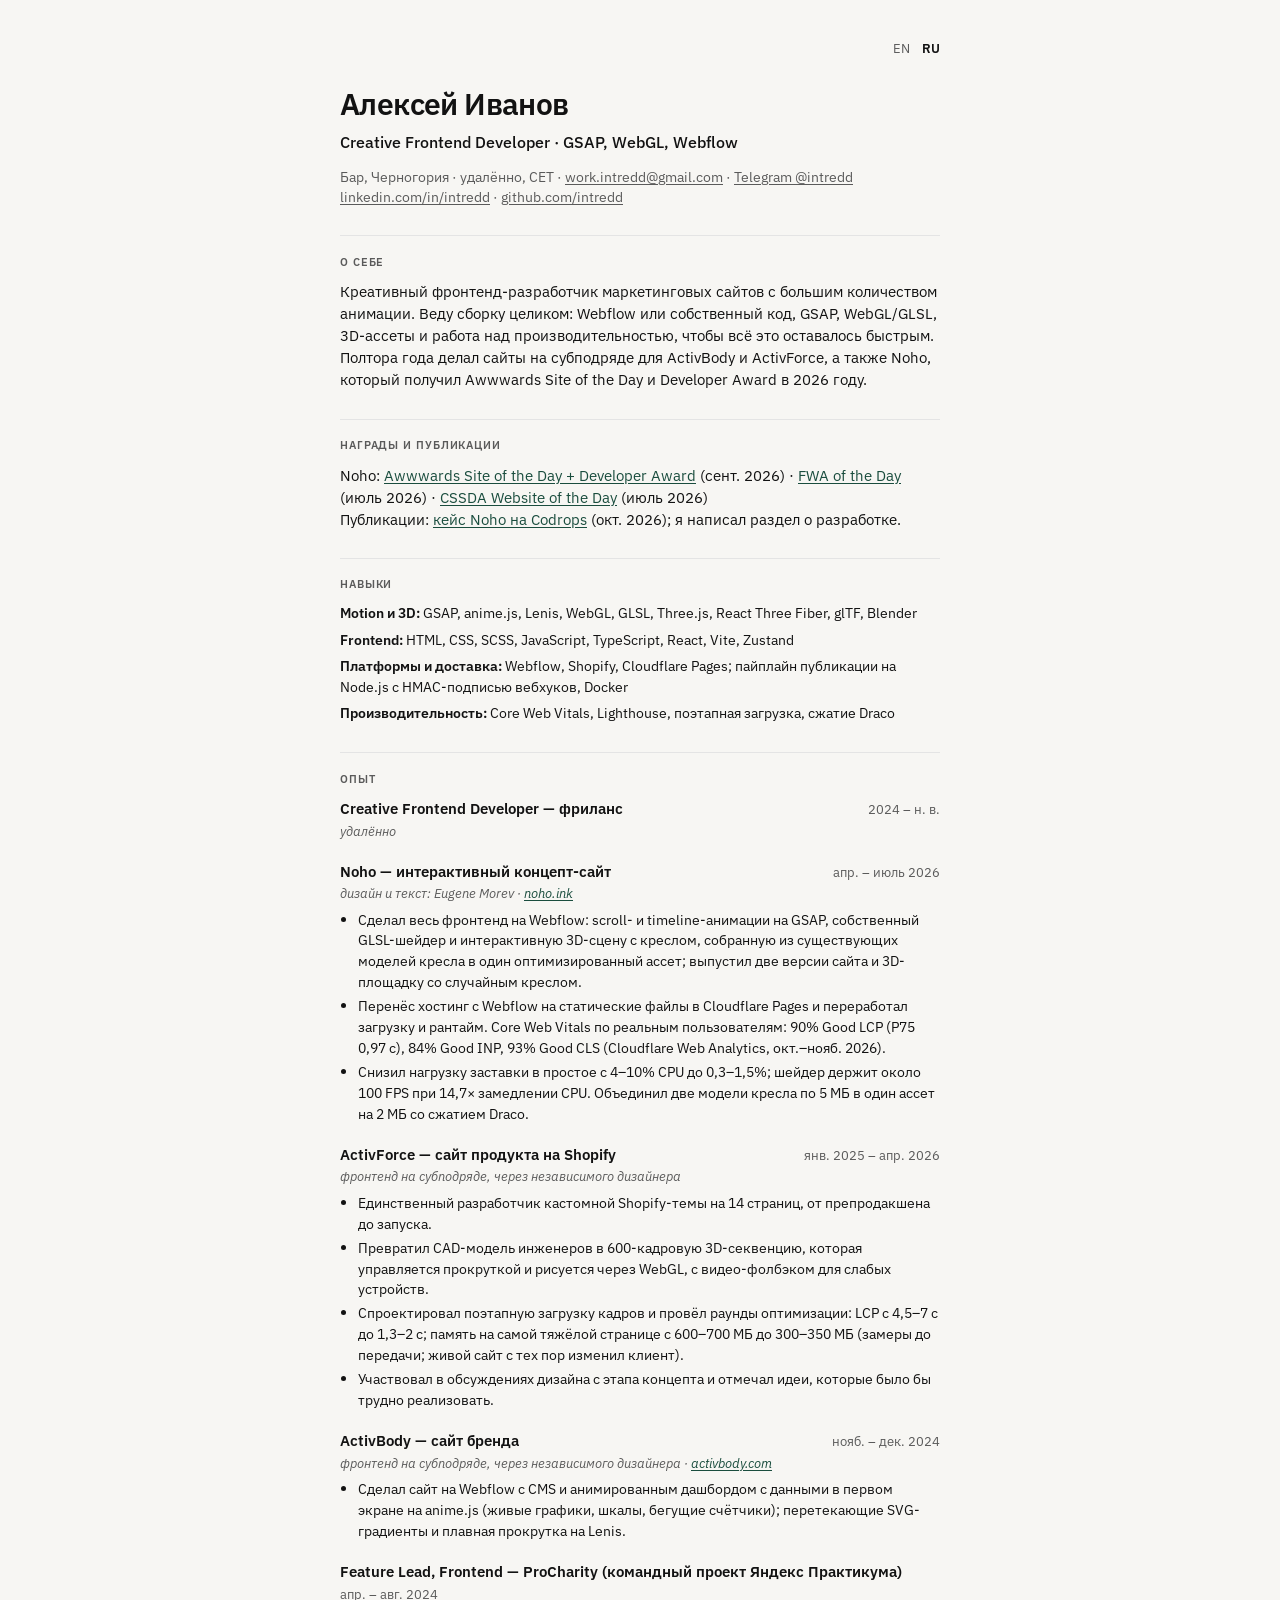
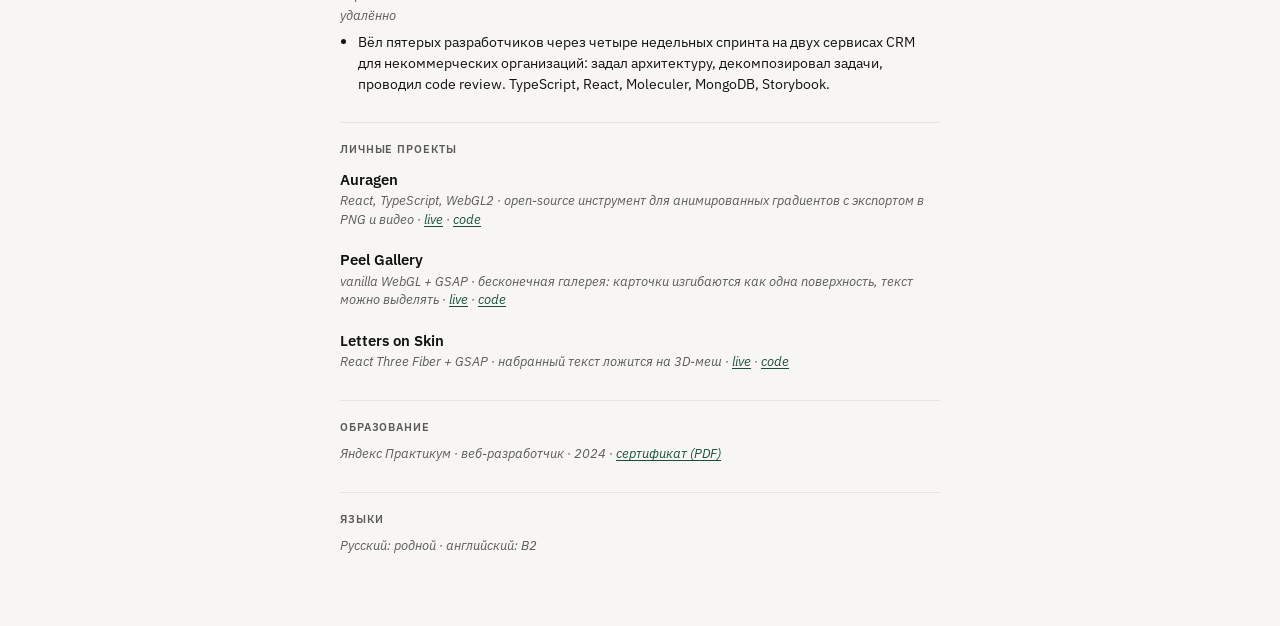
==== commit bf9322b3: "CV: new summary, Noho real-user Core Web Vitals, trimmed bullets, skills update; remove sysadmin job" ====
--- a/ru/index.html
+++ b/ru/index.html
@@ -34,7 +34,7 @@
 
       <section>
         <h2>О себе</h2>
-        <p class="summary">Превращаю готовый дизайн в быстрые сайты с анимацией, обычно как единственный разработчик на проекте: анимация на GSAP, WebGL и шейдеры, 3D, на Webflow, Shopify или собственном коде. Мой последний проект, Noho, получил Awwwards Site of the Day и Developer Award. Открыт к проектной работе, частичной или полной занятости.</p>
+        <p class="summary">Креативный фронтенд-разработчик маркетинговых сайтов с большим количеством анимации. Веду сборку целиком: Webflow или собственный код, GSAP, WebGL/GLSL, 3D-ассеты и работа над производительностью, чтобы всё это оставалось быстрым. Полтора года делал сайты на субподряде для ActivBody и ActivForce, а также Noho, который получил Awwwards Site of the Day и Developer Award в 2026 году.</p>
       </section>
 
       <section>
@@ -46,9 +46,10 @@
       <section>
         <h2>Навыки</h2>
         <ul class="skills">
-          <li><span>Motion и 3D:</span> GSAP, anime.js, Lenis, WebGL, GLSL, OGL, Three.js, React Three Fiber, glTF, Blender</li>
-          <li><span>Frontend:</span> HTML, CSS, SCSS, JavaScript, TypeScript, React, Vite, esbuild, Node.js, Git</li>
-          <li><span>Платформы:</span> Webflow, Shopify, Cloudflare Pages, Docker</li>
+          <li><span>Motion и 3D:</span> GSAP, anime.js, Lenis, WebGL, GLSL, Three.js, React Three Fiber, glTF, Blender</li>
+          <li><span>Frontend:</span> HTML, CSS, SCSS, JavaScript, TypeScript, React, Vite, Zustand</li>
+          <li><span>Платформы и доставка:</span> Webflow, Shopify, Cloudflare Pages; пайплайн публикации на Node.js с HMAC-подписью вебхуков, Docker</li>
+          <li><span>Производительность:</span> Core Web Vitals, Lighthouse, поэтапная загрузка, сжатие Draco</li>
         </ul>
       </section>
 
@@ -57,7 +58,7 @@
         <article class="job">
           <div class="job-head">
             <h3>Creative Frontend Developer — фриланс</h3>
-            <span class="when">окт. 2024 – н. в.</span>
+            <span class="when">2024 – н. в.</span>
           </div>
           <p class="sub">удалённо</p>
         </article>
@@ -66,13 +67,11 @@
             <h3>Noho — интерактивный концепт-сайт</h3>
             <span class="when">апр. – июль 2026</span>
           </div>
-          <p class="sub">дизайн: Eugene Morev · <a href="https://noho.ink" target="_blank" rel="noopener noreferrer">noho.ink</a></p>
+          <p class="sub">дизайн и текст: Eugene Morev · <a href="https://noho.ink" target="_blank" rel="noopener noreferrer">noho.ink</a></p>
           <ul class="bullets">
-            <li>Один сделал весь фронтенд на Webflow с анимацией на GSAP и собственным GLSL-эффектом; сайт получил Awwwards Site of the Day и Developer Award, FWA of the Day и CSSDA Website of the Day.</li>
-            <li>Перенёс сайт с хостинга Webflow на Cloudflare Pages и переработал CSS и порядок загрузки: Lighthouse Performance (desktop) вырос примерно с 71 до 97, а сайт проходит Core Web Vitals на десктопе по данным реальных пользователей (LCP 0,9 с).</li>
-            <li>Сделал пайплайн публикации на Node.js: подписанный вебхук Webflow запускает выгрузку сайта и CMS через Data API, пересборку с моими бандлами, проверку и деплой на Cloudflare Pages через Wrangler, так что публикация в Webflow сразу уходит в продакшн.</li>
-            <li>Сократил 3D-ассеты на 80% (две модели по 5 МБ превратились в один файл на 2 МБ): объединил модели и сжал их через Draco.</li>
-            <li>Снизил нагрузку на CPU полноэкранной заставки в простое с 4–10% до 0,3–1,5%; шейдерный эффект держит около 100 FPS при 14,7× замедлении CPU.</li>
+            <li>Сделал весь фронтенд на Webflow: scroll- и timeline-анимации на GSAP, собственный GLSL-шейдер и интерактивную 3D-сцену с креслом, собранную из существующих моделей кресла в один оптимизированный ассет; выпустил две версии сайта и 3D-площадку со случайным креслом.</li>
+            <li>Перенёс хостинг с Webflow на статические файлы в Cloudflare Pages и переработал загрузку и рантайм. Core Web Vitals по реальным пользователям: 90% Good LCP (P75 0,97 с), 84% Good INP, 93% Good CLS (Cloudflare Web Analytics, окт.–нояб. 2026).</li>
+            <li>Снизил нагрузку заставки в простое с 4–10% CPU до 0,3–1,5%; шейдер держит около 100 FPS при 14,7× замедлении CPU. Объединил две модели кресла по 5 МБ в один ассет на 2 МБ со сжатием Draco.</li>
           </ul>
         </article>
         <article class="project">
@@ -82,10 +81,10 @@
           </div>
           <p class="sub">фронтенд на субподряде, через независимого дизайнера</p>
           <ul class="bullets">
-            <li>Как единственный разработчик сделал Shopify-тему на 14 страниц с анимацией на GSAP, секциями из CMS и собственным GLSL-градиентом на фоне; довёл её через девять месяцев разработки и многократные изменения дизайна.</li>
-            <li>Превратил CAD-модель инженеров в 600-кадровую анимацию при прокрутке, которая рисуется через WebGL, с видео вместо неё на слабых устройствах: почистил меш, настроил материалы, свет и анимацию в Blender.</li>
-            <li>Спроектировал поэтапную загрузку секвенции (сначала каждый десятый кадр, затем промежуточные) и провёл несколько раундов оптимизации сайта: LCP снизился с 4,5–7 с до 1,3–2 с, а потребление памяти на самой тяжёлой странице — с 600–700 МБ до 300–350 МБ.</li>
-            <li>Участвовал в дизайне с этапа концепта и отмечал идеи, которые трудно реализовать, чтобы дизайн оставался реальным для разработки.</li>
+            <li>Единственный разработчик кастомной Shopify-темы на 14 страниц, от препродакшена до запуска.</li>
+            <li>Превратил CAD-модель инженеров в 600-кадровую 3D-секвенцию, которая управляется прокруткой и рисуется через WebGL, с видео-фолбэком для слабых устройств.</li>
+            <li>Спроектировал поэтапную загрузку кадров и провёл раунды оптимизации: LCP с 4,5–7 с до 1,3–2 с; память на самой тяжёлой странице с 600–700 МБ до 300–350 МБ (замеры до передачи; живой сайт с тех пор изменил клиент).</li>
+            <li>Участвовал в обсуждениях дизайна с этапа концепта и отмечал идеи, которые было бы трудно реализовать.</li>
           </ul>
         </article>
         <article class="project">
@@ -95,7 +94,7 @@
           </div>
           <p class="sub">фронтенд на субподряде, через независимого дизайнера · <a href="https://activbody.com" target="_blank" rel="noopener noreferrer">activbody.com</a></p>
           <ul class="bullets">
-            <li>Как единственный разработчик сделал одностраничный сайт на Webflow с CMS и анимацией по всей странице (анимированный дашборд с данными в первом экране на anime.js, перетекающие SVG-градиенты), подстраивая сборку под изменения дизайна по ходу проекта.</li>
+            <li>Сделал сайт на Webflow с CMS и анимированным дашбордом с данными в первом экране на anime.js (живые графики, шкалы, бегущие счётчики); перетекающие SVG-градиенты и плавная прокрутка на Lenis.</li>
           </ul>
         </article>
         <article class="job">
@@ -105,24 +104,19 @@
           </div>
           <p class="sub">удалённо</p>
           <ul class="bullets">
-            <li>Вёл пятерых разработчиков через четыре недельных спринта на двух сервисах CRM для некоммерческих организаций: задал архитектуру, декомпозировал и распределял задачи, проводил code review.</li>
-            <li>Сделал регистрацию и управление аккаунтом для некоммерческих организаций, полностью реализованные на моковых данных. TypeScript, React, Moleculer, MongoDB, Storybook.</li>
-          </ul>
-        </article>
-        <article class="job">
-          <div class="job-head">
-            <h3>Системный администратор — Эталон Менеджмент</h3>
-            <span class="when">сент. 2022 – март 2024</span>
-          </div>
-          <p class="sub">Москва</p>
-          <ul class="bullets">
-            <li>Один из четырёх администраторов: около 300 пользователей и 4 локальных сервера. По своей инициативе внедрил мониторинг Zabbix, который заменил звонки о проблемах с принтерами утренней проверкой уведомлений (позже его расширили на другое оборудование), и сделал возможной массовую установку сертификатов электронной подписи.</li>
+            <li>Вёл пятерых разработчиков через четыре недельных спринта на двух сервисах CRM для некоммерческих организаций: задал архитектуру, декомпозировал задачи, проводил code review. TypeScript, React, Moleculer, MongoDB, Storybook.</li>
           </ul>
         </article>
       </section>
 
       <section>
         <h2>Личные проекты</h2>
+        <article class="project mini">
+          <div class="project-head">
+            <h3>Auragen</h3>
+          </div>
+          <p class="sub">React, TypeScript, WebGL2 · open-source инструмент для анимированных градиентов с экспортом в PNG и видео · <a href="https://intredd.github.io/auragen/" target="_blank" rel="noopener noreferrer">live</a> · <a href="https://github.com/intredd/auragen" target="_blank" rel="noopener noreferrer">code</a></p>
+        </article>
         <article class="project mini">
           <div class="project-head">
             <h3>Peel Gallery</h3>
@@ -133,19 +127,7 @@
           <div class="project-head">
             <h3>Letters on Skin</h3>
           </div>
-          <p class="sub">React Three Fiber + GSAP · набранные буквы падают на 3D-меш и ложатся на его поверхность · <a href="https://intredd.github.io/letters-on-skin/" target="_blank" rel="noopener noreferrer">live</a> · <a href="https://github.com/intredd/letters-on-skin" target="_blank" rel="noopener noreferrer">code</a></p>
-        </article>
-        <article class="project mini">
-          <div class="project-head">
-            <h3>Auragen</h3>
-          </div>
-          <p class="sub">React, TypeScript, WebGL2 · open-source инструмент для анимированных градиентов с экспортом в PNG и видео, сначала сделанный для клиентского проекта · <a href="https://intredd.github.io/auragen/" target="_blank" rel="noopener noreferrer">live</a> · <a href="https://github.com/intredd/auragen" target="_blank" rel="noopener noreferrer">code</a></p>
-        </article>
-        <article class="project mini">
-          <div class="project-head">
-            <h3>Tiles Gallery</h3>
-          </div>
-          <p class="sub">React + CSS 3D · 3D-галерея фотографий без canvas · <a href="https://intredd.github.io/tiles-gallery/" target="_blank" rel="noopener noreferrer">live</a> · <a href="https://github.com/intredd/tiles-gallery" target="_blank" rel="noopener noreferrer">code</a></p>
+          <p class="sub">React Three Fiber + GSAP · набранный текст ложится на 3D-меш · <a href="https://intredd.github.io/letters-on-skin/" target="_blank" rel="noopener noreferrer">live</a> · <a href="https://github.com/intredd/letters-on-skin" target="_blank" rel="noopener noreferrer">code</a></p>
         </article>
       </section>
 
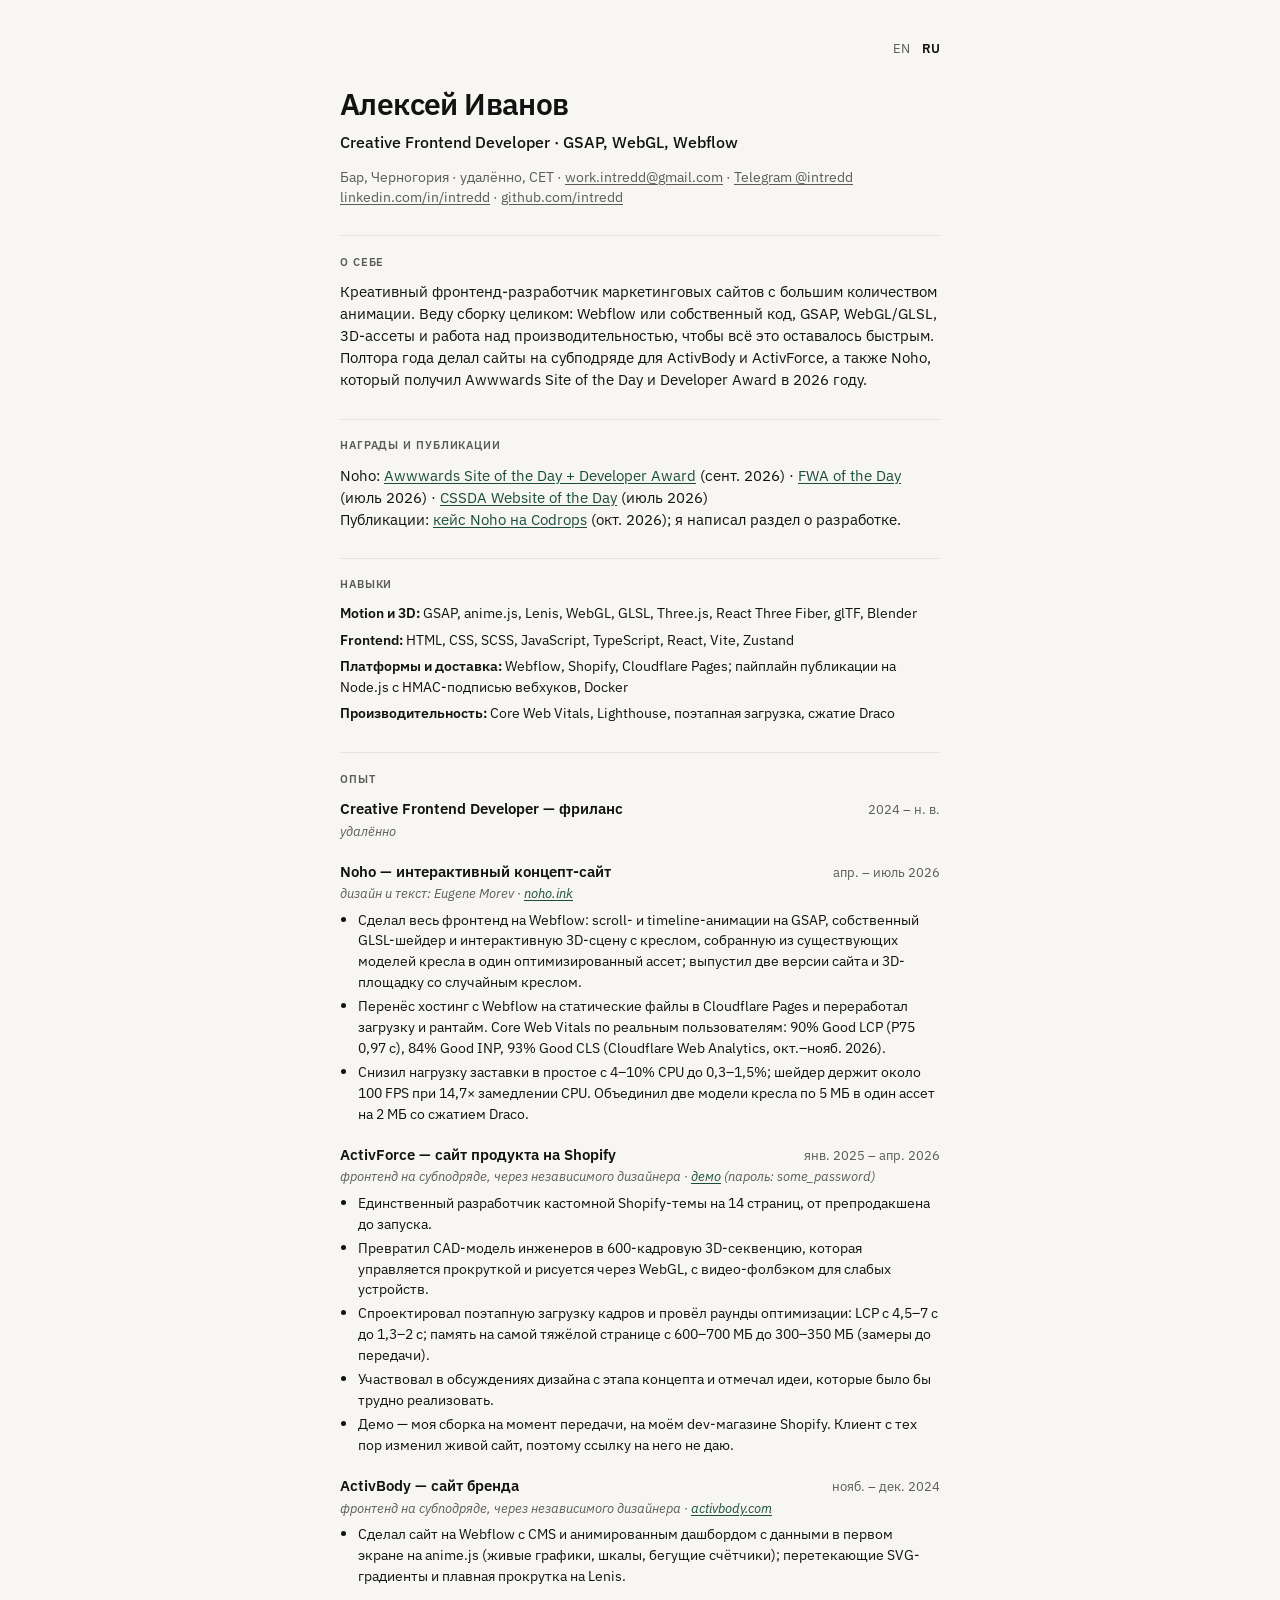
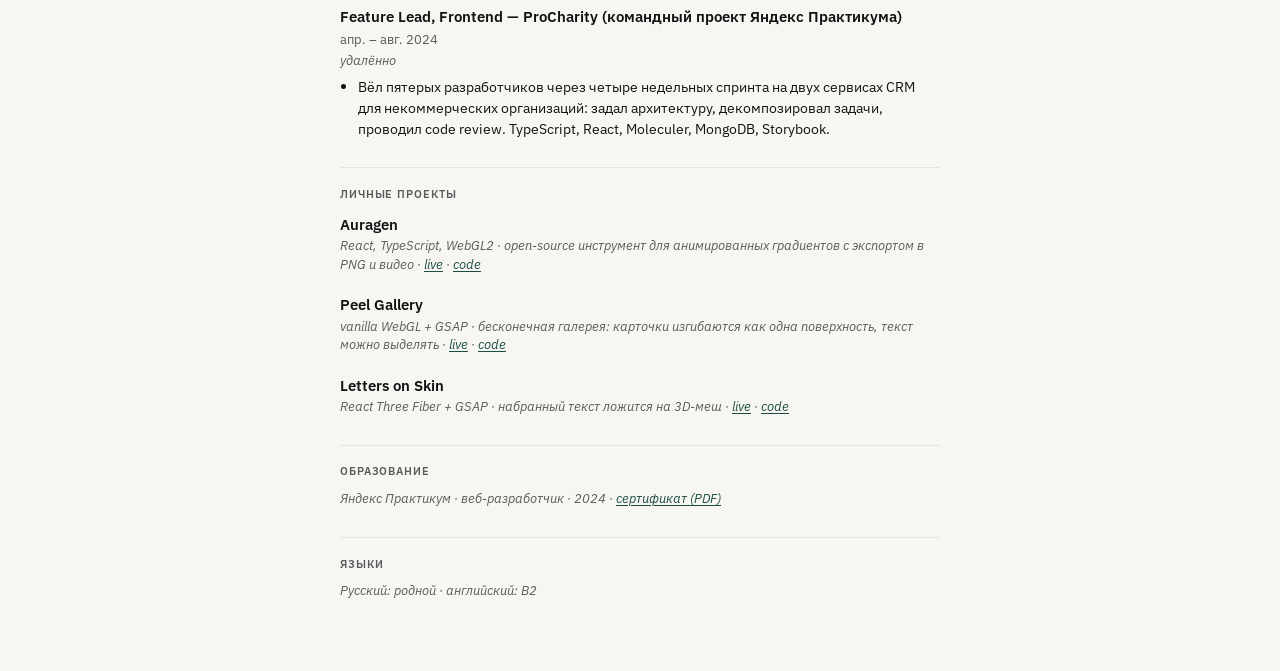
==== commit 0c2325c6: "CV: add ActivForce demo link with password and a note on the dev-store demo" ====
--- a/ru/index.html
+++ b/ru/index.html
@@ -79,12 +79,13 @@
             <h3>ActivForce — сайт продукта на Shopify</h3>
             <span class="when">янв. 2025 – апр. 2026</span>
           </div>
-          <p class="sub">фронтенд на субподряде, через независимого дизайнера</p>
+          <p class="sub">фронтенд на субподряде, через независимого дизайнера · <a href="https://afdemo-r9jfvwts.myshopify.com" target="_blank" rel="noopener noreferrer">демо</a> (пароль: some_password)</p>
           <ul class="bullets">
             <li>Единственный разработчик кастомной Shopify-темы на 14 страниц, от препродакшена до запуска.</li>
             <li>Превратил CAD-модель инженеров в 600-кадровую 3D-секвенцию, которая управляется прокруткой и рисуется через WebGL, с видео-фолбэком для слабых устройств.</li>
-            <li>Спроектировал поэтапную загрузку кадров и провёл раунды оптимизации: LCP с 4,5–7 с до 1,3–2 с; память на самой тяжёлой странице с 600–700 МБ до 300–350 МБ (замеры до передачи; живой сайт с тех пор изменил клиент).</li>
+            <li>Спроектировал поэтапную загрузку кадров и провёл раунды оптимизации: LCP с 4,5–7 с до 1,3–2 с; память на самой тяжёлой странице с 600–700 МБ до 300–350 МБ (замеры до передачи).</li>
             <li>Участвовал в обсуждениях дизайна с этапа концепта и отмечал идеи, которые было бы трудно реализовать.</li>
+            <li>Демо — моя сборка на момент передачи, на моём dev-магазине Shopify. Клиент с тех пор изменил живой сайт, поэтому ссылку на него не даю.</li>
           </ul>
         </article>
         <article class="project">
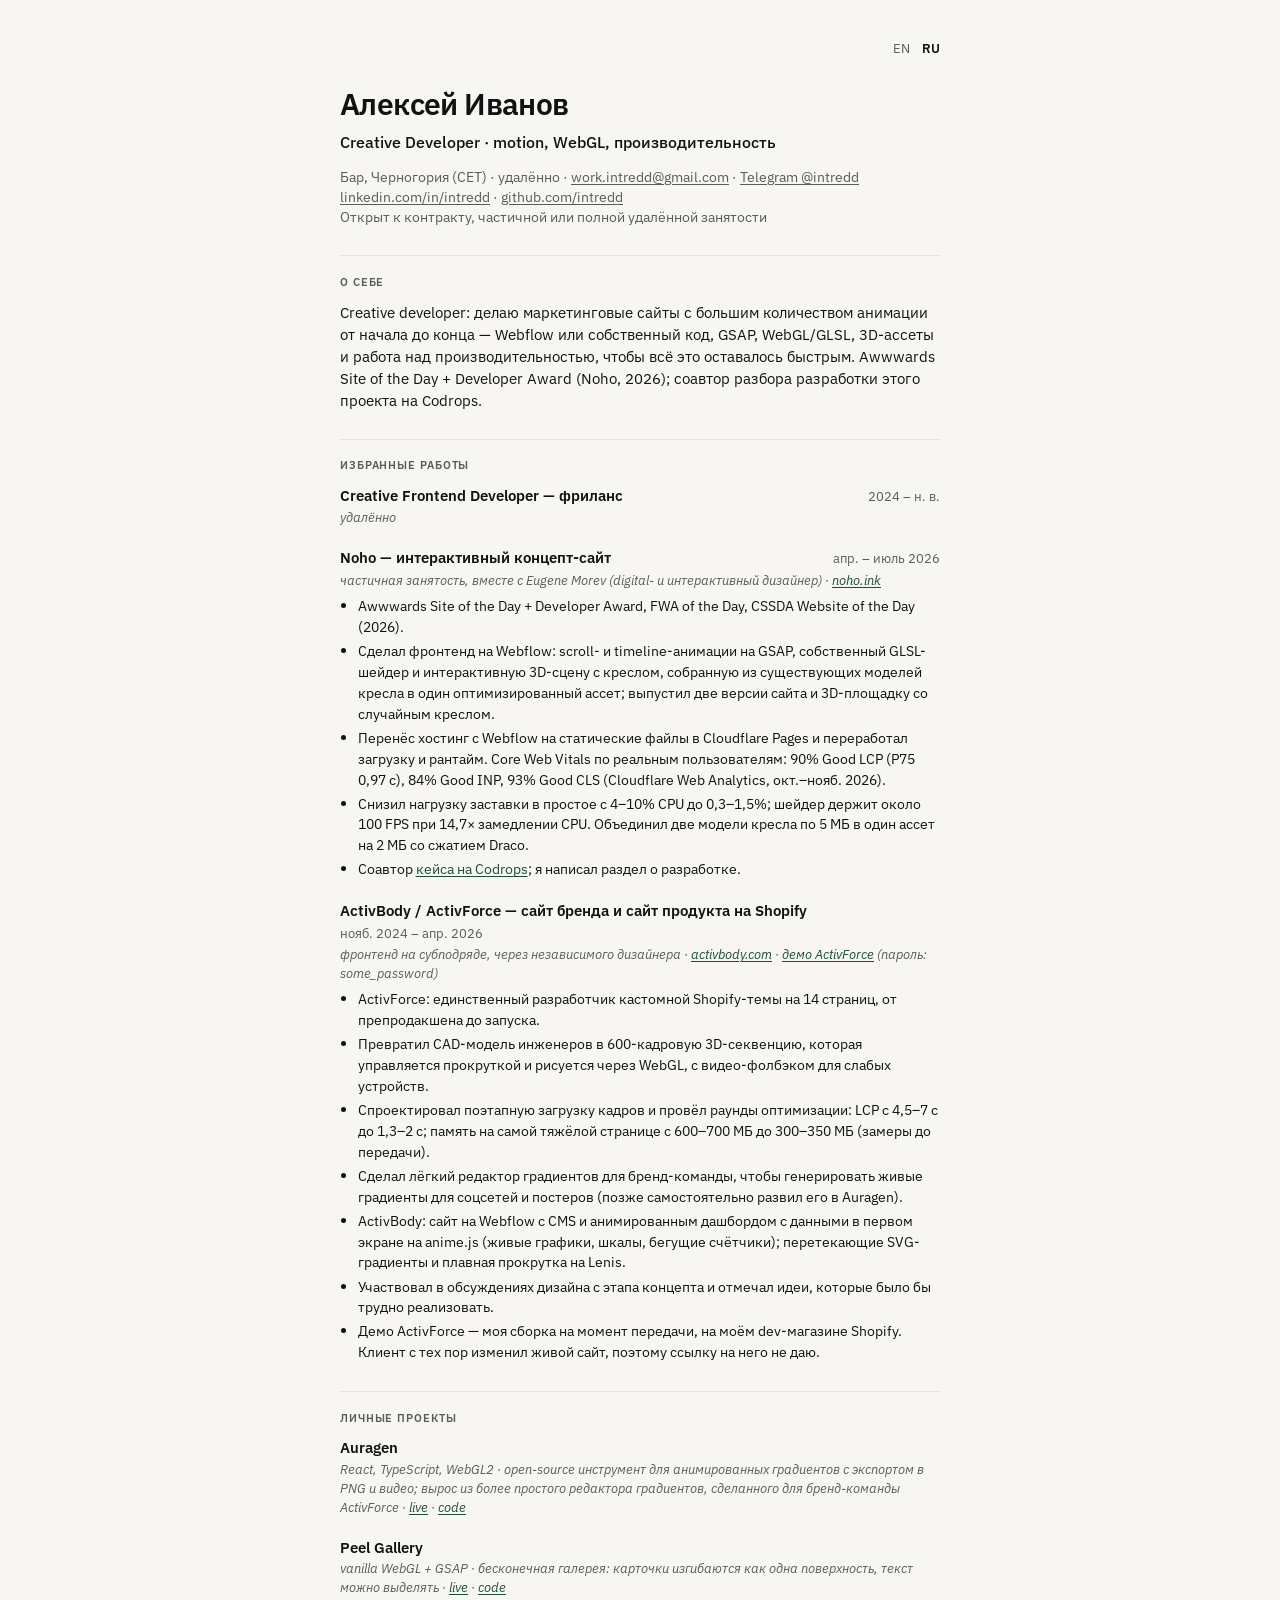
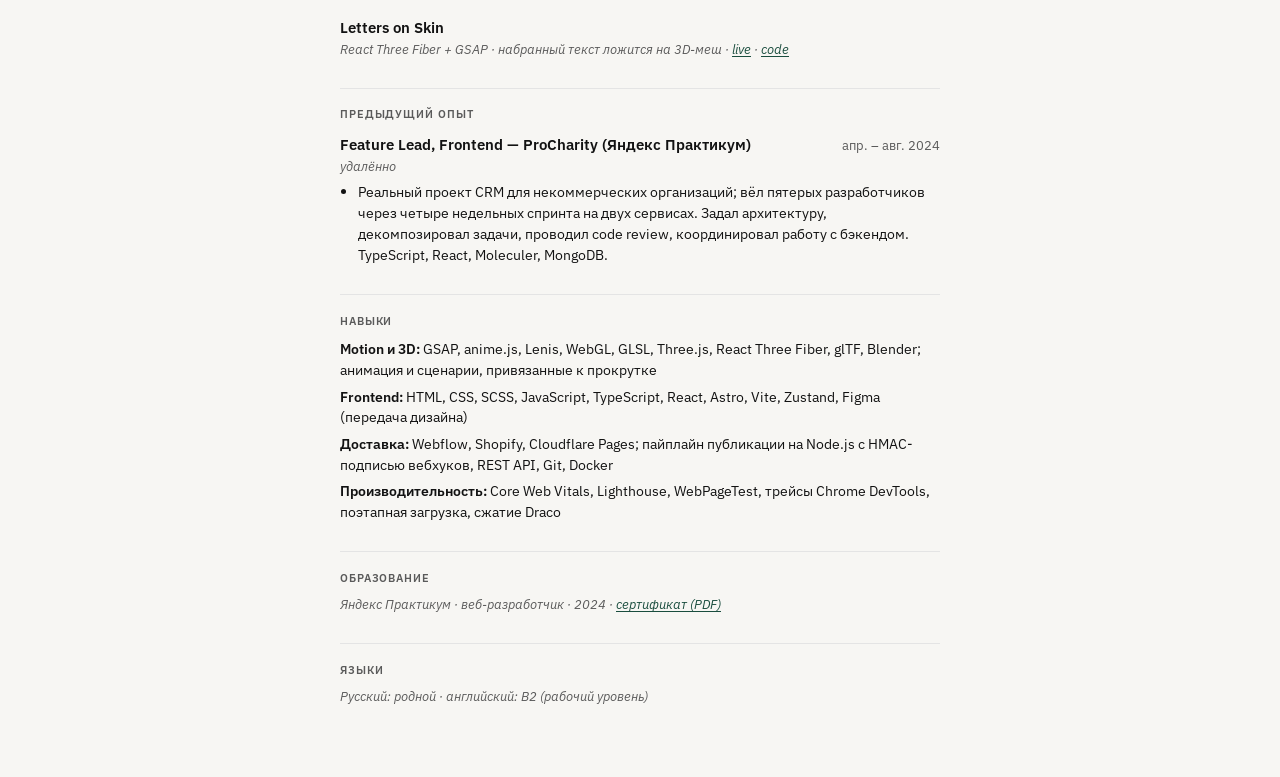
==== commit 0adcbe16: "CV: agency version with Selected work, Earlier experience and availability line" ====
--- a/ru/index.html
+++ b/ru/index.html
@@ -25,36 +25,21 @@
 
       <header>
         <h1>Алексей Иванов</h1>
-        <p class="role">Creative Frontend Developer · GSAP, WebGL, Webflow</p>
+        <p class="role">Creative Developer · motion, WebGL, производительность</p>
         <p class="meta">
-          Бар, Черногория · удалённо, CET · <a href="mailto:work.intredd@gmail.com">work.intredd@gmail.com</a> · <a href="https://t.me/intredd" target="_blank" rel="noopener noreferrer">Telegram @intredd</a><br />
-          <a href="https://linkedin.com/in/intredd" target="_blank" rel="noopener noreferrer">linkedin.com/in/intredd</a> · <a href="https://github.com/intredd" target="_blank" rel="noopener noreferrer">github.com/intredd</a>
+          Бар, Черногория (CET) · удалённо · <a href="mailto:work.intredd@gmail.com">work.intredd@gmail.com</a> · <a href="https://t.me/intredd" target="_blank" rel="noopener noreferrer">Telegram @intredd</a><br />
+          <a href="https://linkedin.com/in/intredd" target="_blank" rel="noopener noreferrer">linkedin.com/in/intredd</a> · <a href="https://github.com/intredd" target="_blank" rel="noopener noreferrer">github.com/intredd</a><br />
+          Открыт к контракту, частичной или полной удалённой занятости
         </p>
       </header>
 
       <section>
         <h2>О себе</h2>
-        <p class="summary">Креативный фронтенд-разработчик маркетинговых сайтов с большим количеством анимации. Веду сборку целиком: Webflow или собственный код, GSAP, WebGL/GLSL, 3D-ассеты и работа над производительностью, чтобы всё это оставалось быстрым. Полтора года делал сайты на субподряде для ActivBody и ActivForce, а также Noho, который получил Awwwards Site of the Day и Developer Award в 2026 году.</p>
+        <p class="summary">Creative developer: делаю маркетинговые сайты с большим количеством анимации от начала до конца — Webflow или собственный код, GSAP, WebGL/GLSL, 3D-ассеты и работа над производительностью, чтобы всё это оставалось быстрым. Awwwards Site of the Day + Developer Award (Noho, 2026); соавтор разбора разработки этого проекта на Codrops.</p>
       </section>
 
       <section>
-        <h2>Награды и публикации</h2>
-        <p class="award">Noho: <a href="https://www.awwwards.com/sites/noho" target="_blank" rel="noopener noreferrer">Awwwards Site of the Day + Developer Award</a> (сент. 2026) · <a href="https://thefwa.com/cases/noho" target="_blank" rel="noopener noreferrer">FWA of the Day</a> (июль 2026) · <a href="https://www.cssdesignawards.com/sites/noho/49762/" target="_blank" rel="noopener noreferrer">CSSDA Website of the Day</a> (июль 2026)</p>
-        <p class="award">Публикации: <a href="https://tympanus.net/codrops/2026/10/15/noho-redesign/" target="_blank" rel="noopener noreferrer">кейс Noho на Codrops</a> (окт. 2026); я написал раздел о разработке.</p>
-      </section>
-
-      <section>
-        <h2>Навыки</h2>
-        <ul class="skills">
-          <li><span>Motion и 3D:</span> GSAP, anime.js, Lenis, WebGL, GLSL, Three.js, React Three Fiber, glTF, Blender</li>
-          <li><span>Frontend:</span> HTML, CSS, SCSS, JavaScript, TypeScript, React, Vite, Zustand</li>
-          <li><span>Платформы и доставка:</span> Webflow, Shopify, Cloudflare Pages; пайплайн публикации на Node.js с HMAC-подписью вебхуков, Docker</li>
-          <li><span>Производительность:</span> Core Web Vitals, Lighthouse, поэтапная загрузка, сжатие Draco</li>
-        </ul>
-      </section>
-
-      <section>
-        <h2>Опыт</h2>
+        <h2>Избранные работы</h2>
         <article class="job">
           <div class="job-head">
             <h3>Creative Frontend Developer — фриланс</h3>
@@ -67,45 +52,29 @@
             <h3>Noho — интерактивный концепт-сайт</h3>
             <span class="when">апр. – июль 2026</span>
           </div>
-          <p class="sub">дизайн и текст: Eugene Morev · <a href="https://noho.ink" target="_blank" rel="noopener noreferrer">noho.ink</a></p>
+          <p class="sub">частичная занятость, вместе с Eugene Morev (digital- и интерактивный дизайнер) · <a href="https://noho.ink" target="_blank" rel="noopener noreferrer">noho.ink</a></p>
           <ul class="bullets">
-            <li>Сделал весь фронтенд на Webflow: scroll- и timeline-анимации на GSAP, собственный GLSL-шейдер и интерактивную 3D-сцену с креслом, собранную из существующих моделей кресла в один оптимизированный ассет; выпустил две версии сайта и 3D-площадку со случайным креслом.</li>
+            <li>Awwwards Site of the Day + Developer Award, FWA of the Day, CSSDA Website of the Day (2026).</li>
+            <li>Сделал фронтенд на Webflow: scroll- и timeline-анимации на GSAP, собственный GLSL-шейдер и интерактивную 3D-сцену с креслом, собранную из существующих моделей кресла в один оптимизированный ассет; выпустил две версии сайта и 3D-площадку со случайным креслом.</li>
             <li>Перенёс хостинг с Webflow на статические файлы в Cloudflare Pages и переработал загрузку и рантайм. Core Web Vitals по реальным пользователям: 90% Good LCP (P75 0,97 с), 84% Good INP, 93% Good CLS (Cloudflare Web Analytics, окт.–нояб. 2026).</li>
             <li>Снизил нагрузку заставки в простое с 4–10% CPU до 0,3–1,5%; шейдер держит около 100 FPS при 14,7× замедлении CPU. Объединил две модели кресла по 5 МБ в один ассет на 2 МБ со сжатием Draco.</li>
+            <li>Соавтор <a href="https://tympanus.net/codrops/2026/10/15/noho-redesign/" target="_blank" rel="noopener noreferrer">кейса на Codrops</a>; я написал раздел о разработке.</li>
           </ul>
         </article>
         <article class="project">
           <div class="project-head">
-            <h3>ActivForce — сайт продукта на Shopify</h3>
-            <span class="when">янв. 2025 – апр. 2026</span>
+            <h3>ActivBody / ActivForce — сайт бренда и сайт продукта на Shopify</h3>
+            <span class="when">нояб. 2024 – апр. 2026</span>
           </div>
-          <p class="sub">фронтенд на субподряде, через независимого дизайнера · <a href="https://afdemo-r9jfvwts.myshopify.com" target="_blank" rel="noopener noreferrer">демо</a> (пароль: some_password)</p>
+          <p class="sub">фронтенд на субподряде, через независимого дизайнера · <a href="https://activbody.com" target="_blank" rel="noopener noreferrer">activbody.com</a> · <a href="https://afdemo-r9jfvwts.myshopify.com" target="_blank" rel="noopener noreferrer">демо ActivForce</a> (пароль: some_password)</p>
           <ul class="bullets">
-            <li>Единственный разработчик кастомной Shopify-темы на 14 страниц, от препродакшена до запуска.</li>
+            <li>ActivForce: единственный разработчик кастомной Shopify-темы на 14 страниц, от препродакшена до запуска.</li>
             <li>Превратил CAD-модель инженеров в 600-кадровую 3D-секвенцию, которая управляется прокруткой и рисуется через WebGL, с видео-фолбэком для слабых устройств.</li>
             <li>Спроектировал поэтапную загрузку кадров и провёл раунды оптимизации: LCP с 4,5–7 с до 1,3–2 с; память на самой тяжёлой странице с 600–700 МБ до 300–350 МБ (замеры до передачи).</li>
+            <li>Сделал лёгкий редактор градиентов для бренд-команды, чтобы генерировать живые градиенты для соцсетей и постеров (позже самостоятельно развил его в Auragen).</li>
+            <li>ActivBody: сайт на Webflow с CMS и анимированным дашбордом с данными в первом экране на anime.js (живые графики, шкалы, бегущие счётчики); перетекающие SVG-градиенты и плавная прокрутка на Lenis.</li>
             <li>Участвовал в обсуждениях дизайна с этапа концепта и отмечал идеи, которые было бы трудно реализовать.</li>
-            <li>Демо — моя сборка на момент передачи, на моём dev-магазине Shopify. Клиент с тех пор изменил живой сайт, поэтому ссылку на него не даю.</li>
-          </ul>
-        </article>
-        <article class="project">
-          <div class="project-head">
-            <h3>ActivBody — сайт бренда</h3>
-            <span class="when">нояб. – дек. 2024</span>
-          </div>
-          <p class="sub">фронтенд на субподряде, через независимого дизайнера · <a href="https://activbody.com" target="_blank" rel="noopener noreferrer">activbody.com</a></p>
-          <ul class="bullets">
-            <li>Сделал сайт на Webflow с CMS и анимированным дашбордом с данными в первом экране на anime.js (живые графики, шкалы, бегущие счётчики); перетекающие SVG-градиенты и плавная прокрутка на Lenis.</li>
-          </ul>
-        </article>
-        <article class="job">
-          <div class="job-head">
-            <h3>Feature Lead, Frontend — ProCharity (командный проект Яндекс Практикума)</h3>
-            <span class="when">апр. – авг. 2024</span>
-          </div>
-          <p class="sub">удалённо</p>
-          <ul class="bullets">
-            <li>Вёл пятерых разработчиков через четыре недельных спринта на двух сервисах CRM для некоммерческих организаций: задал архитектуру, декомпозировал задачи, проводил code review. TypeScript, React, Moleculer, MongoDB, Storybook.</li>
+            <li>Демо ActivForce — моя сборка на момент передачи, на моём dev-магазине Shopify. Клиент с тех пор изменил живой сайт, поэтому ссылку на него не даю.</li>
           </ul>
         </article>
       </section>
@@ -116,7 +85,7 @@
           <div class="project-head">
             <h3>Auragen</h3>
           </div>
-          <p class="sub">React, TypeScript, WebGL2 · open-source инструмент для анимированных градиентов с экспортом в PNG и видео · <a href="https://intredd.github.io/auragen/" target="_blank" rel="noopener noreferrer">live</a> · <a href="https://github.com/intredd/auragen" target="_blank" rel="noopener noreferrer">code</a></p>
+          <p class="sub">React, TypeScript, WebGL2 · open-source инструмент для анимированных градиентов с экспортом в PNG и видео; вырос из более простого редактора градиентов, сделанного для бренд-команды ActivForce · <a href="https://intredd.github.io/auragen/" target="_blank" rel="noopener noreferrer">live</a> · <a href="https://github.com/intredd/auragen" target="_blank" rel="noopener noreferrer">code</a></p>
         </article>
         <article class="project mini">
           <div class="project-head">
@@ -133,13 +102,37 @@
       </section>
 
       <section>
+        <h2>Предыдущий опыт</h2>
+        <article class="job">
+          <div class="job-head">
+            <h3>Feature Lead, Frontend — ProCharity (Яндекс Практикум)</h3>
+            <span class="when">апр. – авг. 2024</span>
+          </div>
+          <p class="sub">удалённо</p>
+          <ul class="bullets">
+            <li>Реальный проект CRM для некоммерческих организаций; вёл пятерых разработчиков через четыре недельных спринта на двух сервисах. Задал архитектуру, декомпозировал задачи, проводил code review, координировал работу с бэкендом. TypeScript, React, Moleculer, MongoDB.</li>
+          </ul>
+        </article>
+      </section>
+
+      <section>
+        <h2>Навыки</h2>
+        <ul class="skills">
+          <li><span>Motion и 3D:</span> GSAP, anime.js, Lenis, WebGL, GLSL, Three.js, React Three Fiber, glTF, Blender; анимация и сценарии, привязанные к прокрутке</li>
+          <li><span>Frontend:</span> HTML, CSS, SCSS, JavaScript, TypeScript, React, Astro, Vite, Zustand, Figma (передача дизайна)</li>
+          <li><span>Доставка:</span> Webflow, Shopify, Cloudflare Pages; пайплайн публикации на Node.js с HMAC-подписью вебхуков, REST API, Git, Docker</li>
+          <li><span>Производительность:</span> Core Web Vitals, Lighthouse, WebPageTest, трейсы Chrome DevTools, поэтапная загрузка, сжатие Draco</li>
+        </ul>
+      </section>
+
+      <section>
         <h2>Образование</h2>
         <p class="sub">Яндекс Практикум · веб-разработчик · 2024 · <a href="https://intredd.github.io/cv/certificates/yandex-practicum-frontend-2024-ru.pdf" target="_blank" rel="noopener noreferrer">сертификат (PDF)</a></p>
       </section>
 
       <section>
         <h2>Языки</h2>
-        <p class="sub">Русский: родной · английский: B2</p>
+        <p class="sub">Русский: родной · английский: B2 (рабочий уровень)</p>
       </section>
     </div>
   </body>
